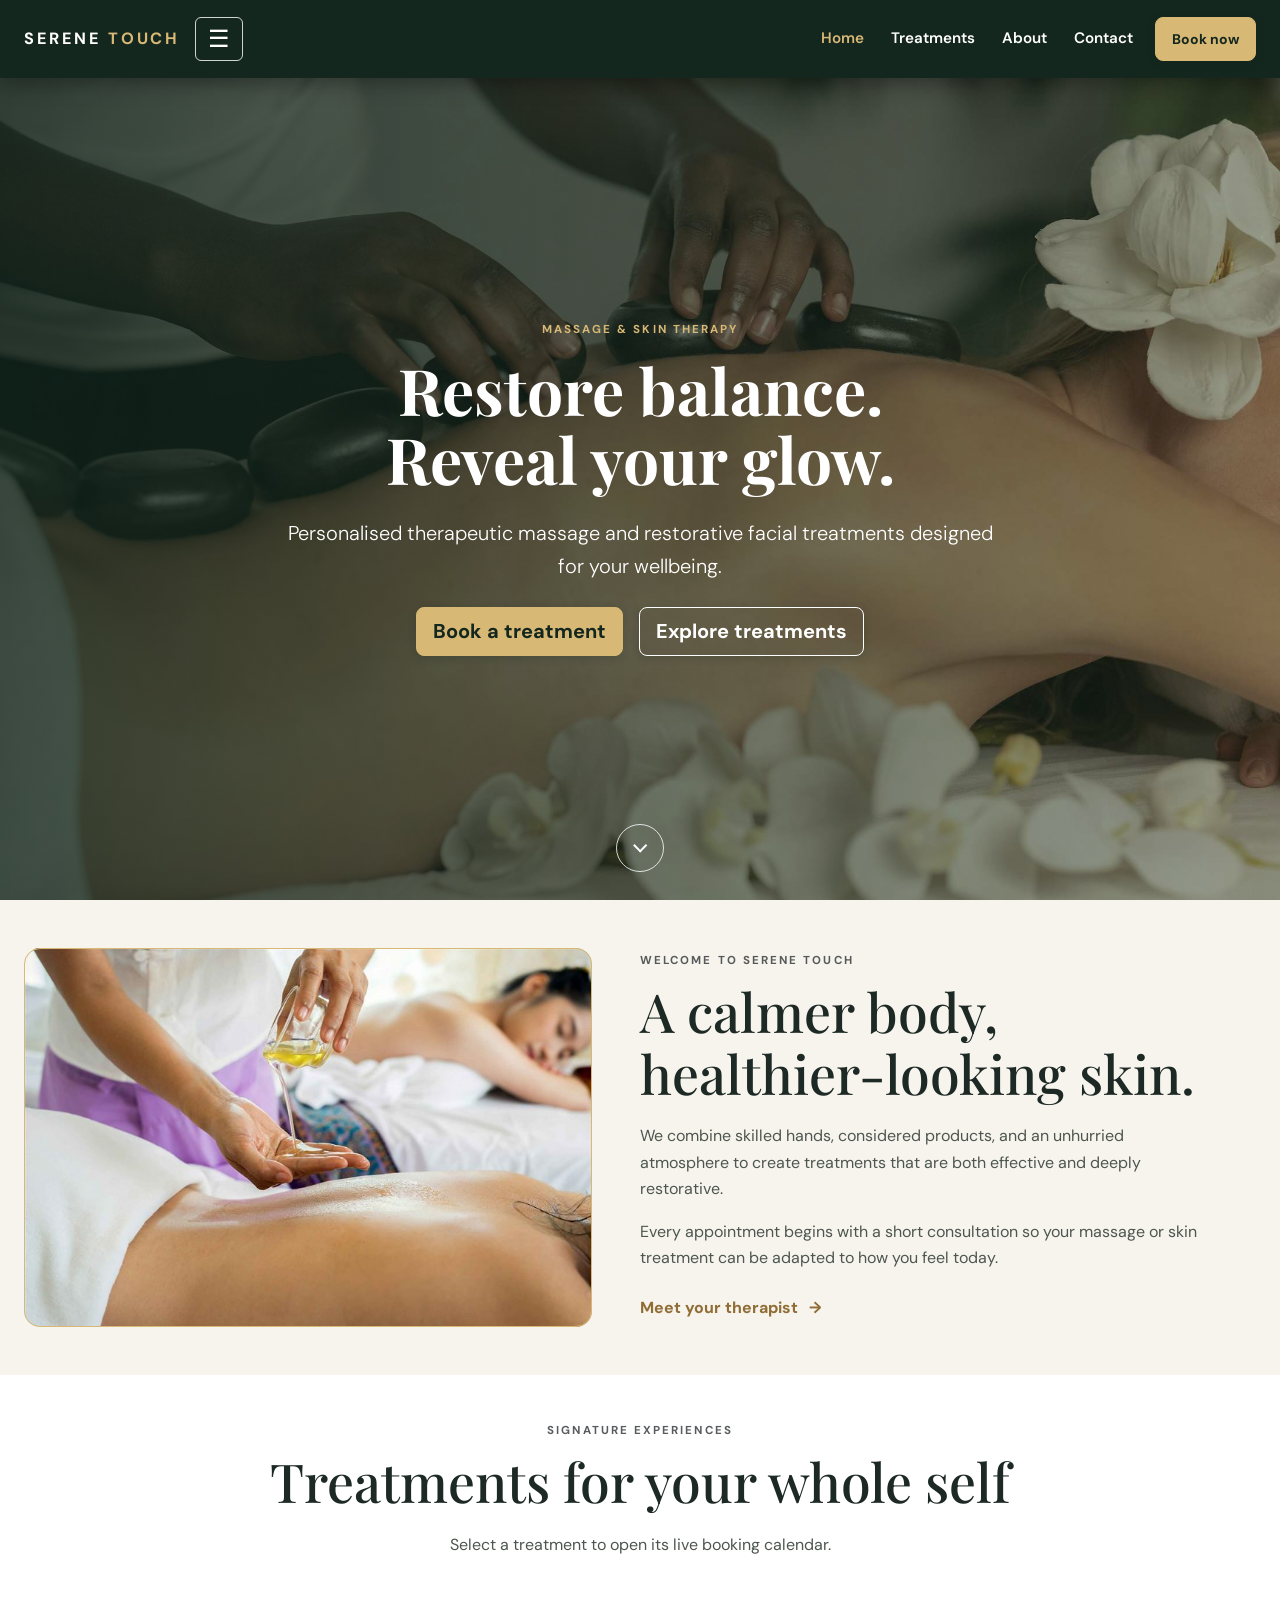
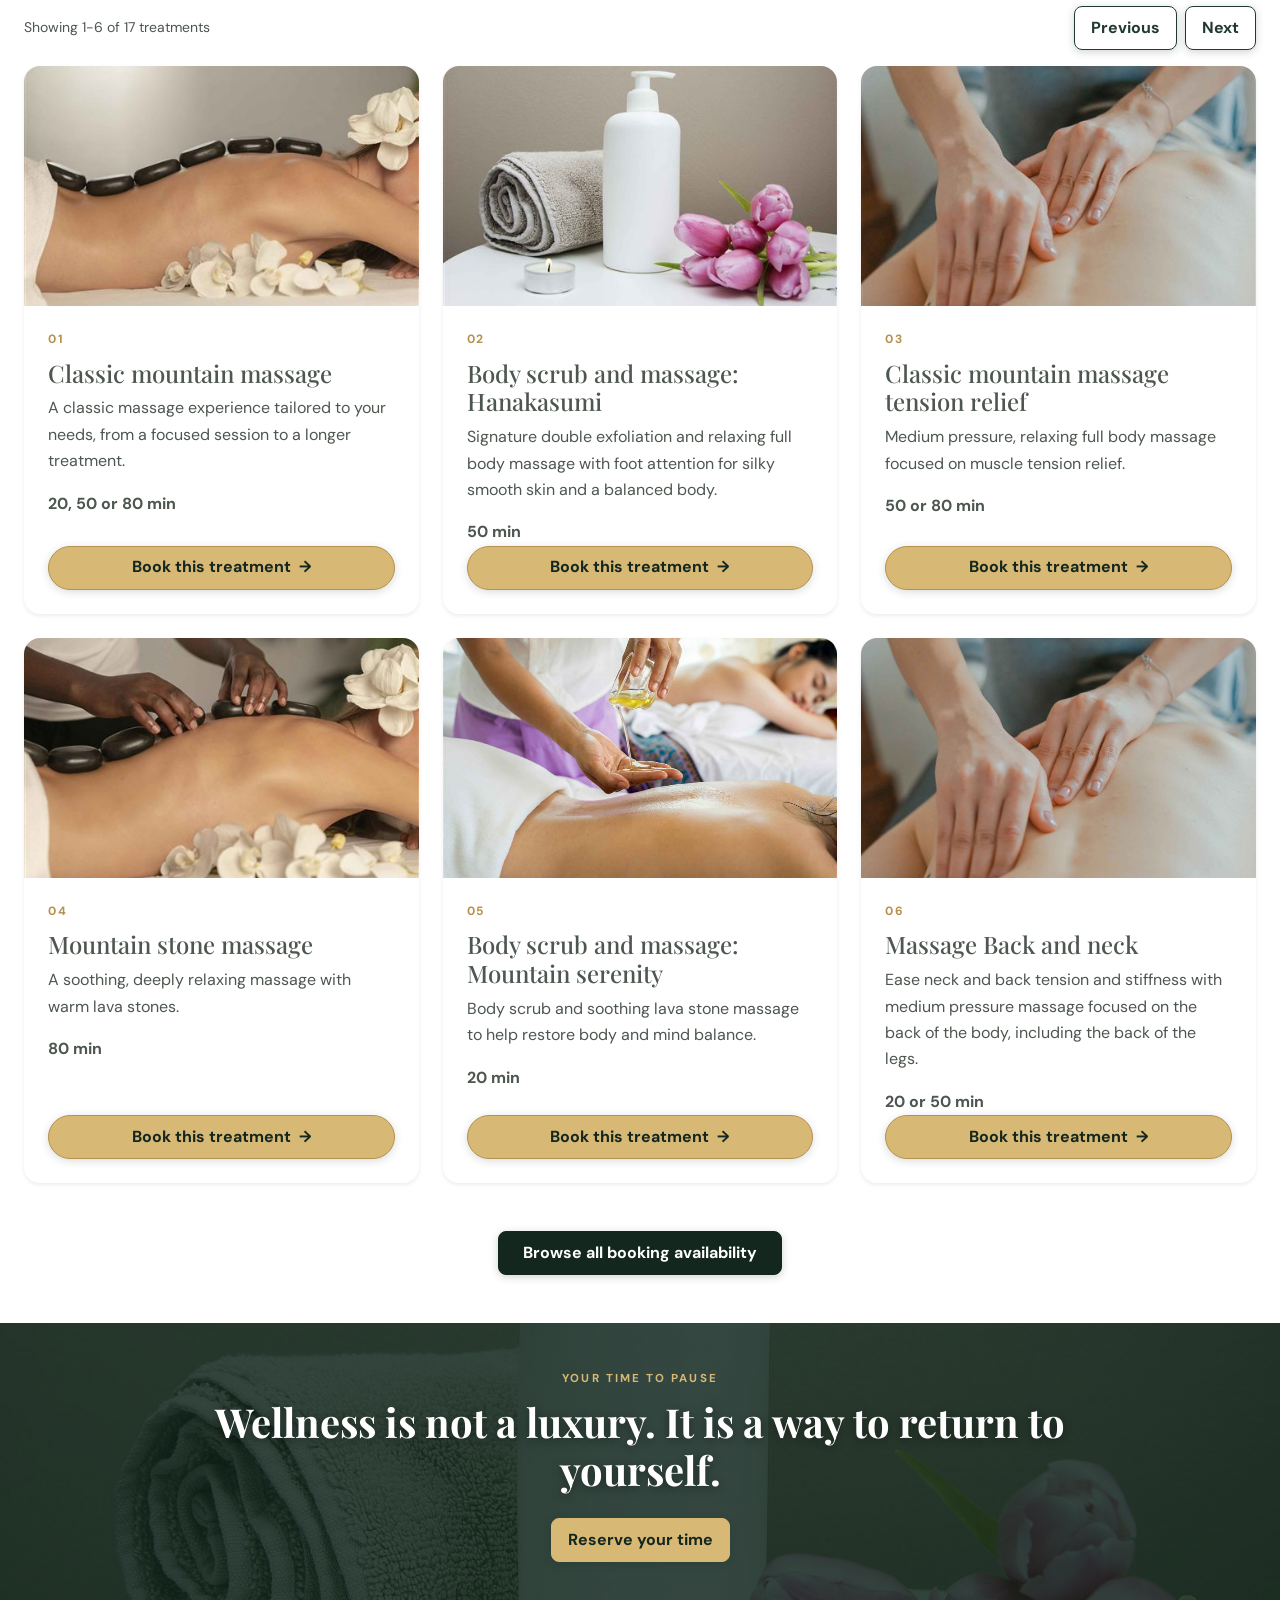
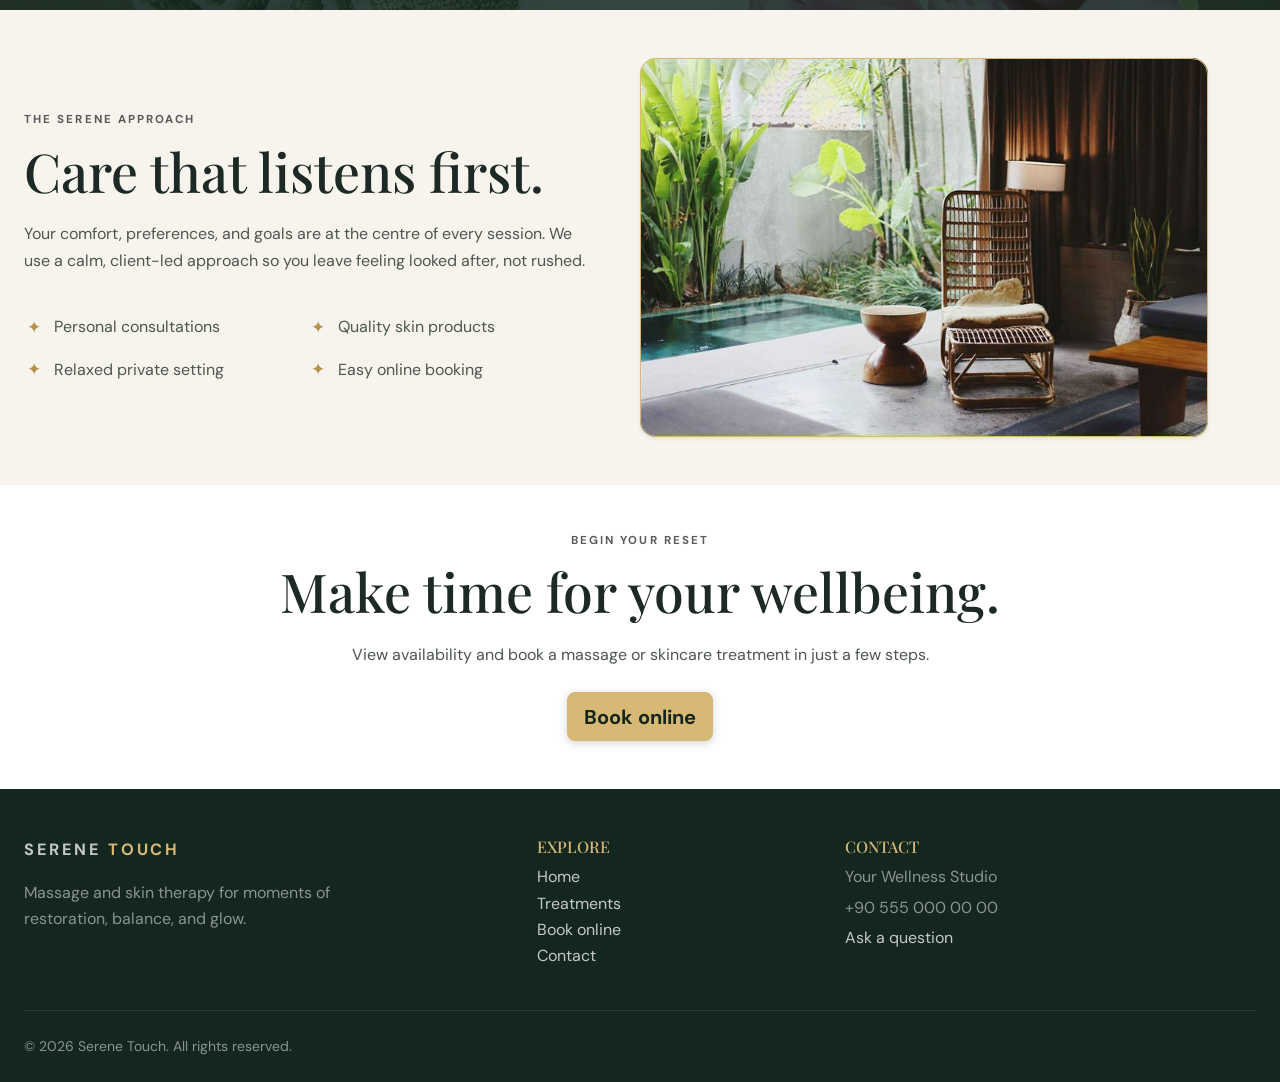
==== index.html @ ea69b634 "Unify booking routing and cache behavior - Route treatment cards to book.html?t=slug on all breakpoi" ====
﻿<!doctype html>
<html lang="en">
<head>
<meta charset="utf-8">

  <meta
    name="viewport"
    content="width=device-width, initial-scale=1"
  >

  <meta
    name="description"
    content="Serene Touch massage and skin therapy treatments in Alanya."
  >

  <title>Serene Touch | Massage & Skin Therapy</title>

  <link
    href="https://cdn.jsdelivr.net/npm/bootstrap@5.3.8/dist/css/bootstrap.min.css"
    rel="stylesheet"
  >

  <link rel="preconnect" href="https://fonts.googleapis.com">
  <link rel="preconnect" href="https://fonts.gstatic.com" crossorigin>

  <link
    href="https://fonts.googleapis.com/css2?family=DM+Sans:wght@400;500;600;700&family=Playfair+Display:wght@600;700&display=swap"
    rel="stylesheet"
    media="print"
    onload="this.media='all'"
  >
  <noscript><link rel="stylesheet" href="https://fonts.googleapis.com/css2?family=DM+Sans:wght@400;500;600;700&family=Playfair+Display:wght@600;700&display=swap"></noscript>

  <link
    rel="stylesheet"
    href="assets/css/styles.css?v=23"
  >
</head>

<body>

  <nav
    class="navbar navbar-expand-lg navbar-dark site-nav"
    aria-label="Primary navigation"
  >
    <div class="container">

      <a class="navbar-brand" href="index.html">
        SERENE <span>TOUCH</span>
      </a>

      <button
        class="navbar-toggler"
        type="button"
        data-bs-toggle="collapse"
        data-bs-target="#mainNavigation"
        aria-controls="mainNavigation"
        aria-expanded="false"
        aria-label="Open menu"
      >
        <span class="navbar-toggler-icon"></span>
      </button>

      <div
        class="collapse navbar-collapse"
        id="mainNavigation"
      >
        <ul class="navbar-nav ms-auto align-items-lg-center">

          <li class="nav-item">
            <a
              class="nav-link active"
              aria-current="page"
              href="index.html"
            >
              Home
            </a>
          </li>

          <li class="nav-item">
            <a class="nav-link" href="#treatments">
              Treatments
            </a>
          </li>

          <li class="nav-item">
            <a class="nav-link" href="#about">
              About
            </a>
          </li>

          <li class="nav-item">
            <a class="nav-link" href="contact.html">
              Contact
            </a>
          </li>

          <li class="nav-item ms-lg-2">
            <a
              class="btn btn-gold btn-sm px-3"
              href="book.html"
            >
              Book now
            </a>
          </li>

        </ul>
      </div>
    </div>
  </nav>

  <main>

    <section class="hero-section d-flex align-items-center">
      <div class="hero-overlay"></div>

      <div class="container position-relative text-center text-white">

        <p class="eyebrow text-gold mb-3">
          MASSAGE &amp; SKIN THERAPY
        </p>

        <h1 class="display-3 fw-bold mb-4">
          Restore balance.<br>
          Reveal your glow.
        </h1>

        <p class="lead col-lg-7 mx-auto mb-4">
          Personalised therapeutic massage and restorative facial treatments
          designed for your wellbeing.
        </p>

        <div class="d-flex flex-column flex-sm-row justify-content-center gap-3">
          <a
            class="btn btn-gold btn-lg"
            href="book.html"
          >
            Book a treatment
          </a>

          <a
            class="btn btn-outline-light btn-lg"
            href="#treatments"
          >
            Explore treatments
          </a>
        </div>

      </div>

      <a
        class="scroll-cue"
        href="#welcome"
        aria-label="Scroll down"
      >
        <span class="visually-hidden">Scroll down</span>
      </a>
    </section>

    <section
      id="welcome"
      class="py-5 py-lg-6 bg-cream"
    >
      <div class="container">

        <div class="row align-items-center g-5">

          <div class="col-12 col-lg-6">
            <div class="image-frame">
              <img
                src="assets/images/photo-1544161515-4ab6ce6db874.jpg"
                srcset="assets/images/photo-1544161515-4ab6ce6db874-480.jpg 480w, assets/images/photo-1544161515-4ab6ce6db874-768.jpg 768w, assets/images/photo-1544161515-4ab6ce6db874-1200.jpg 1200w"
                sizes="(min-width: 992px) 50vw, 100vw"
                alt="Relaxing massage treatment room"
                class="img-fluid rounded-4"
                loading="lazy"
              >
            </div>
          </div>

          <div class="col-12 col-lg-6">
            <p class="eyebrow text-muted">
              WELCOME TO SERENE TOUCH
            </p>

            <h2 class="section-title">
              A calmer body, healthier-looking skin.
            </h2>

            <p class="text-secondary">
              We combine skilled hands, considered products, and an unhurried
              atmosphere to create treatments that are both effective and
              deeply restorative.
            </p>

            <p class="text-secondary mb-4">
              Every appointment begins with a short consultation so your
              massage or skin treatment can be adapted to how you feel today.
            </p>

            <a
              href="book.html"
              class="link-gold"
            >
              Meet your therapist

            </a>
          </div>

        </div>
      </div>
    </section>

    <section
      id="treatments"
      class="py-5 py-lg-6"
    >
      <div class="container">

        <div class="text-center mb-5">
          <p class="eyebrow text-muted">
            SIGNATURE EXPERIENCES
          </p>

          <h2 class="section-title">
            Treatments for your whole self
          </h2>

          <p class="text-secondary">
            Select a treatment to open its live booking calendar.
          </p>
        </div>

        <div
          class="treatment-carousel-controls d-flex justify-content-end gap-2 mb-3"
          aria-label="Treatment carousel controls"
        >

          <span
            class="align-self-center me-auto text-secondary small"
            id="treatmentCarouselStatus"
            aria-live="polite"
          ></span>

          <button
            class="btn btn-outline-dark treatment-carousel-button"
            type="button"
            data-carousel-direction="-1"
            aria-label="Show previous treatments"
          >
            <span>Previous</span>
          </button>

          <button
            class="btn btn-outline-dark treatment-carousel-button treatment-next-button"
            type="button"
            data-carousel-direction="1"
            aria-label="Show next treatments"
          >
            <span>Next</span>
          </button>

        </div>

        <div
          class="treatment-carousel treatment-grid"
          id="treatmentCarousel"
          aria-label="All spa treatments"
        >

          <!-- 01 -->
          <a
            class="card treatment-card treatment-booking-card h-100 border-0 shadow-sm text-decoration-none"
            href="book.html?t=classic-mountain-massage"
            data-cal-book="admin/classic-mountain-massage"
          >
            <img
              src="assets/images/photo-1600334089648-b0d9d3028eb2.jpg"
              srcset="assets/images/photo-1600334089648-b0d9d3028eb2-480.jpg 480w, assets/images/photo-1600334089648-b0d9d3028eb2-768.jpg 768w, assets/images/photo-1600334089648-b0d9d3028eb2-1200.jpg 1200w"
              sizes="(min-width: 992px) 33vw, 100vw"
              srcset="assets/images/photo-1600334089648-b0d9d3028eb2-480.jpg 480w, assets/images/photo-1600334089648-b0d9d3028eb2-768.jpg 768w, assets/images/photo-1600334089648-b0d9d3028eb2-1200.jpg 1200w"
              sizes="(min-width: 992px) 33vw, 100vw"
              srcset="assets/images/photo-1600334089648-b0d9d3028eb2-480.jpg 480w, assets/images/photo-1600334089648-b0d9d3028eb2-768.jpg 768w, assets/images/photo-1600334089648-b0d9d3028eb2-1200.jpg 1200w"
              sizes="(min-width: 992px) 33vw, 100vw"
              class="card-img-top"
              alt="Therapist giving a full body massage"
              loading="lazy"
            >

            <div class="card-body p-4">
              <p class="treatment-number">01</p>
              <h3 class="h4">Classic mountain massage</h3>

              <p class="text-secondary">
                A classic massage experience tailored to your needs, from a
                focused session to a longer treatment.
              </p>

              <p class="mb-0">
                <strong>20, 50 or 80 min</strong>
              </p>

              <span class="treatment-booking-hint">
                Book this treatment

              </span>
            </div>
          </a>

          <!-- 02 -->
          <a
            class="card treatment-card treatment-booking-card h-100 border-0 shadow-sm text-decoration-none"
            href="book.html?t=body-scrub-and-massage-hanakasumi"
            data-cal-book="admin/body-scrub-and-massage-hanakasumi"
          >
            <img
              src="assets/images/photo-1540555700478-4be289fbecef.jpg"
              srcset="assets/images/photo-1540555700478-4be289fbecef-480.jpg 480w, assets/images/photo-1540555700478-4be289fbecef-768.jpg 768w, assets/images/photo-1540555700478-4be289fbecef-1200.jpg 1200w"
              sizes="(min-width: 992px) 33vw, 100vw"
              srcset="assets/images/photo-1540555700478-4be289fbecef-480.jpg 480w, assets/images/photo-1540555700478-4be289fbecef-768.jpg 768w, assets/images/photo-1540555700478-4be289fbecef-1200.jpg 1200w"
              sizes="(min-width: 992px) 33vw, 100vw"
              class="card-img-top"
              alt="Body scrub and massage spa ritual"
              loading="lazy"
            >

            <div class="card-body p-4">
              <p class="treatment-number">02</p>
              <h3 class="h4">Body scrub and massage: Hanakasumi</h3>

              <p class="text-secondary">
                Signature double exfoliation and relaxing full body massage
                with foot attention for silky smooth skin and a balanced body.
              </p>

              <p class="mb-0">
                <strong>50 min</strong>
              </p>

              <span class="treatment-booking-hint">
                Book this treatment

              </span>
            </div>
          </a>

          <!-- 03 -->
          <a
            class="card treatment-card treatment-booking-card h-100 border-0 shadow-sm text-decoration-none"
            href="book.html?t=classic-mountain-massage-tension-relief"
            data-cal-book="admin/classic-mountain-massage-tension-relief"
          >
            <img
              src="assets/images/photo-1519823551278-64ac92734fb1.jpg"
              srcset="assets/images/photo-1519823551278-64ac92734fb1-480.jpg 480w, assets/images/photo-1519823551278-64ac92734fb1-768.jpg 768w, assets/images/photo-1519823551278-64ac92734fb1-1200.jpg 1200w"
              sizes="(min-width: 992px) 33vw, 100vw"
              srcset="assets/images/photo-1519823551278-64ac92734fb1-480.jpg 480w, assets/images/photo-1519823551278-64ac92734fb1-768.jpg 768w, assets/images/photo-1519823551278-64ac92734fb1-1200.jpg 1200w"
              sizes="(min-width: 992px) 33vw, 100vw"
              srcset="assets/images/photo-1519823551278-64ac92734fb1-480.jpg 480w, assets/images/photo-1519823551278-64ac92734fb1-768.jpg 768w, assets/images/photo-1519823551278-64ac92734fb1-1200.jpg 1200w"
              sizes="(min-width: 992px) 33vw, 100vw"
              class="card-img-top"
              alt="Focused massage to ease muscle tension"
              loading="lazy"
            >

            <div class="card-body p-4">
              <p class="treatment-number">03</p>
              <h3 class="h4">Classic mountain massage tension relief</h3>

              <p class="text-secondary">
                Medium pressure, relaxing full body massage focused on muscle
                tension relief.
              </p>

              <p class="mb-0">
                <strong>50 or 80 min</strong>
              </p>

              <span class="treatment-booking-hint">
                Book this treatment

              </span>
            </div>
          </a>

          <!-- 04 -->
          <a
            class="card treatment-card treatment-booking-card h-100 border-0 shadow-sm text-decoration-none"
            href="book.html?t=mountain-stone-massage"
            data-cal-book="admin/mountain-stone-massage"
          >
            <img
              src="assets/images/photo-1600334129128-685c5582fd35.jpg"
              srcset="assets/images/photo-1600334129128-685c5582fd35-480.jpg 480w, assets/images/photo-1600334129128-685c5582fd35-768.jpg 768w, assets/images/photo-1600334129128-685c5582fd35-1200.jpg 1200w"
              sizes="(min-width: 992px) 33vw, 100vw"
              class="card-img-top"
              alt="Warm lava stones prepared for massage"
              loading="lazy"
            >

            <div class="card-body p-4">
              <p class="treatment-number">04</p>
              <h3 class="h4">Mountain stone massage</h3>

              <p class="text-secondary">
                A soothing, deeply relaxing massage with warm lava stones.
              </p>

              <p class="mb-0">
                <strong>80 min</strong>
              </p>

              <span class="treatment-booking-hint">
                Book this treatment

              </span>
            </div>
          </a>

          <!-- 05 -->
          <a
            class="card treatment-card treatment-booking-card h-100 border-0 shadow-sm text-decoration-none"
            href="book.html?t=body-scrub-and-massage-mountain-serenity"
            data-cal-book="admin/body-scrub-and-massage-mountain-serenity"
          >
            <img
              src="assets/images/photo-1544161515-4ab6ce6db874.jpg"
              srcset="assets/images/photo-1544161515-4ab6ce6db874-480.jpg 480w, assets/images/photo-1544161515-4ab6ce6db874-768.jpg 768w, assets/images/photo-1544161515-4ab6ce6db874-1200.jpg 1200w"
              sizes="(min-width: 992px) 33vw, 100vw"
              class="card-img-top"
              alt="Body scrub and relaxing stone massage"
              loading="lazy"
            >

            <div class="card-body p-4">
              <p class="treatment-number">05</p>
              <h3 class="h4">
                Body scrub and massage: Mountain serenity
              </h3>

              <p class="text-secondary">
                Body scrub and soothing lava stone massage to help restore
                body and mind balance.
              </p>

              <p class="mb-0">
                <strong>20 min</strong>
              </p>

              <span class="treatment-booking-hint">
                Book this treatment

              </span>
            </div>
          </a>

          <!-- 06 -->
          <a
            class="card treatment-card treatment-booking-card h-100 border-0 shadow-sm text-decoration-none"
            href="book.html?t=massage-back-and-neck"
            data-cal-book="admin/massage-back-and-neck"
          >
            <img
              src="assets/images/photo-1519823551278-64ac92734fb1.jpg"
              class="card-img-top"
              alt="Back, neck and legs massage"
              loading="lazy"
            >

            <div class="card-body p-4">
              <p class="treatment-number">06</p>
              <h3 class="h4">Massage Back and neck</h3>

              <p class="text-secondary">
                Ease neck and back tension and stiffness with medium pressure
                massage focused on the back of the body, including the back
                of the legs.
              </p>

              <p class="mb-0">
                <strong>20 or 50 min</strong>
              </p>

              <span class="treatment-booking-hint">
                Book this treatment

              </span>
            </div>
          </a>

          <!-- 07 -->
          <a
            class="card treatment-card treatment-booking-card h-100 border-0 shadow-sm text-decoration-none"
            href="book.html?t=body-scrub-wrapping-and-stone-massage-norefjell-dream"
            data-cal-book="admin/body-scrub-wrapping-and-stone-massage-norefjell-dream"
          >
            <img
              src="assets/images/photo-1540555700478-4be289fbecef.jpg"
              class="card-img-top"
              alt="Full body scrub, aloe wrap and stone massage"
              loading="lazy"
            >

            <div class="card-body p-4">
              <p class="treatment-number">07</p>
              <h3 class="h4">
                Body scrub, wrapping and stone massage: Norefjell dream
              </h3>

              <p class="text-secondary">
                Invigorating scrub, hydrating aloe vera wrap, face and scalp
                massage, and lava stone massage on the back.
              </p>

              <p class="mb-0">
                <strong>80 min</strong>
              </p>

              <span class="treatment-booking-hint">
                Book this treatment

              </span>
            </div>
          </a>

          <!-- 08 -->
          <a
            class="card treatment-card treatment-booking-card h-100 border-0 shadow-sm text-decoration-none"
            href="book.html?t=scrub-and-mountain-massage-50"
            data-cal-book="admin/scrub-and-mountain-massage-50"
          >
            <img
              src="assets/images/photo-1600334089648-b0d9d3028eb2.jpg"
              class="card-img-top"
              alt="Exfoliating scrub followed by a relaxing massage"
              loading="lazy"
            >

            <div class="card-body p-4">
              <p class="treatment-number">08</p>
              <h3 class="h4">Scrub and mountain massage</h3>

              <p class="text-secondary">
                Remove dead skin and restore glow, followed by a muscle-
                soothing back massage at medium pressure. The longer option
                includes a relaxing full body massage.
              </p>

              <p class="mb-0">
                <strong>50 or 80 min</strong>
              </p>

              <span class="treatment-booking-hint">
                Book this treatment

              </span>
            </div>
          </a>

          <!-- 09 -->
          <a
            class="card treatment-card treatment-booking-card h-100 border-0 shadow-sm text-decoration-none"
            href="book.html?t=soft-mountain-feet"
            data-cal-book="admin/soft-mountain-feet"
          >
            <img
              src="assets/images/photo-1515377905703-c4788e51af15.jpg"
              srcset="assets/images/photo-1515377905703-c4788e51af15-480.jpg 480w, assets/images/photo-1515377905703-c4788e51af15-768.jpg 768w, assets/images/photo-1515377905703-c4788e51af15-1200.jpg 1200w"
              sizes="(min-width: 992px) 33vw, 100vw"
              srcset="assets/images/photo-1515377905703-c4788e51af15-480.jpg 480w, assets/images/photo-1515377905703-c4788e51af15-768.jpg 768w, assets/images/photo-1515377905703-c4788e51af15-1200.jpg 1200w"
              sizes="(min-width: 992px) 33vw, 100vw"
              srcset="assets/images/photo-1515377905703-c4788e51af15-480.jpg 480w, assets/images/photo-1515377905703-c4788e51af15-768.jpg 768w, assets/images/photo-1515377905703-c4788e51af15-1200.jpg 1200w"
              sizes="(min-width: 992px) 33vw, 100vw"
              class="card-img-top"
              alt="Foot scrub, nourishing wrap and massage"
              loading="lazy"
            >

            <div class="card-body p-4">
              <p class="treatment-number">09</p>
              <h3 class="h4">Scrub: Soft mountain feet</h3>

              <p class="text-secondary">
                Foot scrub, nourishing wrap and foot massage, with a scalp,
                hand and arm massage. A soothing treat after hiking or skiing.
              </p>

              <p class="mb-0">
                <strong>20 min</strong>
              </p>

              <span class="treatment-booking-hint">
                Book this treatment

              </span>
            </div>
          </a>

          <!-- 10 -->
          <a
            class="card treatment-card treatment-booking-card h-100 border-0 shadow-sm text-decoration-none"
            href="book.html?t=mountain-aroma-massage"
            data-cal-book="admin/mountain-aroma-massage"
          >
            <img
              src="assets/images/photo-1600334089648-b0d9d3028eb2.jpg"
              class="card-img-top"
              alt="Relaxing massage with aromatic oils"
              loading="lazy"
            >

            <div class="card-body p-4">
              <p class="treatment-number">10</p>
              <h3 class="h4">Mountain aroma massage</h3>

              <p class="text-secondary">
                Gentle, relaxing back of body massage with aromatic oils.
              </p>

              <p class="mb-0">
                <strong>20 or 50 min</strong>
              </p>

              <span class="treatment-booking-hint">
                Book this treatment

              </span>
            </div>
          </a>

          <!-- 11 -->
          <a
            class="card treatment-card treatment-booking-card h-100 border-0 shadow-sm text-decoration-none"
            href="book.html?t=lymphatic-stimulating-massage"
            data-cal-book="admin/lymphatic-stimulating-massage"
          >
            <img
              src="assets/images/photo-1519823551278-64ac92734fb1.jpg"
              class="card-img-top"
              alt="Gentle lymphatic massage treatment"
              loading="lazy"
            >

            <div class="card-body p-4">
              <p class="treatment-number">11</p>
              <h3 class="h4">Lymphatic stimulating massage</h3>

              <p class="text-secondary">
                Gentle, professionally tailored massage to stimulate
                lymphatic flow and help reduce swelling.
              </p>

              <p class="mb-0">
                <strong>80 min</strong>
              </p>

              <span class="treatment-booking-hint">
                Book this treatment

              </span>
            </div>
          </a>

          <!-- 12 -->
          <a
            class="card treatment-card treatment-booking-card h-100 border-0 shadow-sm text-decoration-none"
            href="book.html?t=classic-facial"
            data-cal-book="admin/classic-facial"
          >
            <img
              src="assets/images/photo-1570172619644-dfd03ed5d881.jpg"
              srcset="assets/images/photo-1570172619644-dfd03ed5d881-480.jpg 480w, assets/images/photo-1570172619644-dfd03ed5d881-768.jpg 768w, assets/images/photo-1570172619644-dfd03ed5d881-1200.jpg 1200w"
              sizes="(min-width: 992px) 33vw, 100vw"
              srcset="assets/images/photo-1570172619644-dfd03ed5d881-480.jpg 480w, assets/images/photo-1570172619644-dfd03ed5d881-768.jpg 768w, assets/images/photo-1570172619644-dfd03ed5d881-1200.jpg 1200w"
              sizes="(min-width: 992px) 33vw, 100vw"
              srcset="assets/images/photo-1570172619644-dfd03ed5d881-480.jpg 480w, assets/images/photo-1570172619644-dfd03ed5d881-768.jpg 768w, assets/images/photo-1570172619644-dfd03ed5d881-1200.jpg 1200w"
              sizes="(min-width: 992px) 33vw, 100vw"
              srcset="assets/images/photo-1570172619644-dfd03ed5d881-480.jpg 480w, assets/images/photo-1570172619644-dfd03ed5d881-768.jpg 768w, assets/images/photo-1570172619644-dfd03ed5d881-1200.jpg 1200w"
              sizes="(min-width: 992px) 33vw, 100vw"
              class="card-img-top"
              alt="Classic facial cleansing and skincare"
              loading="lazy"
            >

            <div class="card-body p-4">
              <p class="treatment-number">12</p>
              <h3 class="h4">Classic facial</h3>

              <p class="text-secondary">
                Deep cleanse, exfoliation, skin type mask, and a soothing
                face, d&#233;collet&#233; and scalp massage.
              </p>

              <p class="mb-0">
                <strong>20, 50 or 80 min</strong>
              </p>

              <span class="treatment-booking-hint">
                Book this treatment

              </span>
            </div>
          </a>

          <!-- 13 -->
          <a
            class="card treatment-card treatment-booking-card h-100 border-0 shadow-sm text-decoration-none"
            href="book.html?t=facial-mountain-queen"
            data-cal-book="admin/facial-mountain-queen"
          >
            <img
              src="assets/images/photo-1570172619644-dfd03ed5d881.jpg"
              class="card-img-top"
              alt="Hydrating facial and collagen skincare"
              loading="lazy"
            >

            <div class="card-body p-4">
              <p class="treatment-number">13</p>
              <h3 class="h4">Facial Mountain queen</h3>

              <p class="text-secondary">
                Event-ready glow with deep cleanse, specialised exfoliation,
                Doctor Babor Collagen Complex, intensive hydration and scalp
                massage.
              </p>

              <p class="mb-0">
                <strong>80 min</strong>
              </p>

              <span class="treatment-booking-hint">
                Book this treatment

              </span>
            </div>
          </a>

          <!-- 14 -->
          <a
            class="card treatment-card treatment-booking-card h-100 border-0 shadow-sm text-decoration-none"
            href="book.html?t=facial-norefjell-glow"
            data-cal-book="admin/facial-norefjell-glow"
          >
            <img
              src="assets/images/photo-1570172619644-dfd03ed5d881.jpg"
              class="card-img-top"
              alt="Fruit acid facial treatment"
              loading="lazy"
            >

            <div class="card-body p-4">
              <p class="treatment-number">14</p>
              <h3 class="h4">Facial Norefjell glow</h3>

              <p class="text-secondary">
                Innovative fruit acid facial designed for visible results
                with a focus on comfort and relaxation.
              </p>

              <p class="mb-0">
                <strong>50 min</strong>
              </p>

              <span class="treatment-booking-hint">
                Book this treatment

              </span>
            </div>
          </a>

          <!-- 15 -->
          <a
            class="card treatment-card treatment-booking-card h-100 border-0 shadow-sm text-decoration-none"
            href="book.html?t=kobido-facial-massage"
            data-cal-book="admin/kobido-facial-massage"
          >
            <img
              src="assets/images/photo-1570172619644-dfd03ed5d881.jpg"
              class="card-img-top"
              alt="Japanese Kobido facial massage"
              loading="lazy"
            >

            <div class="card-body p-4">
              <p class="treatment-number">15</p>
              <h3 class="h4">Kobido facial massage</h3>

              <p class="text-secondary">
                Traditional facial massage to promote natural collagen,
                improve muscle tone and elasticity, define facial contours,
                boost circulation and release tension.
              </p>

              <p class="mb-0">
                <strong>80 min</strong>
              </p>

              <span class="treatment-booking-hint">
                Book this treatment

              </span>
            </div>
          </a>

          <!-- 16 -->
          <a
            class="card treatment-card treatment-booking-card h-100 border-0 shadow-sm text-decoration-none"
            href="book.html?t=mom-to-be-tension-areas"
            data-cal-book="admin/mom-to-be-tension-areas"
          >
            <img
              src="assets/images/photo-1515377905703-c4788e51af15.jpg"
              class="card-img-top"
              alt="Gentle massage for pregnancy tension areas"
              loading="lazy"
            >

            <div class="card-body p-4">
              <p class="treatment-number">16</p>
              <h3 class="h4">Massage: Mom to be</h3>

              <p class="text-secondary">
                For pregnancy after the first trimester. Focused massage for
                tension areas including feet, neck and shoulders.
              </p>

              <p class="mb-0">
                <strong>80 min</strong>
              </p>

              <span class="treatment-booking-hint">
                Book this treatment

              </span>
            </div>
          </a>

          <!-- 17 -->
          <a
            class="card treatment-card treatment-booking-card h-100 border-0 shadow-sm text-decoration-none"
            href="book.html?t=mom-to-be-scrub-massage"
            data-cal-book="admin/mom-to-be-scrub-massage"
          >
            <img
              src="assets/images/photo-1515377905703-c4788e51af15.jpg"
              class="card-img-top"
              alt="Pregnancy body scrub and customized massage"
              loading="lazy"
            >

            <div class="card-body p-4">
              <p class="treatment-number">17</p>
              <h3 class="h4">Mom to be: scrub and massage</h3>

              <p class="text-secondary">
                For pregnancy after the first trimester. Full body scrub
                followed by a customised massage focused on feet, neck and
                shoulders.
              </p>

              <p class="mb-0">
                <strong>80 min</strong>
              </p>

              <span class="treatment-booking-hint">
                Book this treatment

              </span>
            </div>
          </a>

        </div>

        <div class="text-center mt-5">
          <a
            class="btn btn-dark px-4"
            href="book.html"
          >
            Browse all booking availability
          </a>
        </div>

      </div>
    </section>

    <section class="wellness-banner text-white">
      <div class="container py-5 py-lg-6 text-center">

        <p class="eyebrow text-gold">
          YOUR TIME TO PAUSE
        </p>

        <h2 class="display-6 fw-bold mx-auto banner-title">
          Wellness is not a luxury. It is a way to return to yourself.
        </h2>

        <a
          class="btn btn-gold mt-3"
          href="book.html"
        >
          Reserve your time
        </a>

      </div>
    </section>

    <section
      id="about"
      class="py-5 py-lg-6 bg-cream"
    >
      <div class="container">

        <div class="row g-5 align-items-center">

          <div class="col-12 col-lg-6 order-lg-2">
            <div class="image-frame">
              <img
                src="assets/images/photo-1560750588-73207b1ef5b8.jpg"
                srcset="assets/images/photo-1560750588-73207b1ef5b8-480.jpg 480w, assets/images/photo-1560750588-73207b1ef5b8-768.jpg 768w, assets/images/photo-1560750588-73207b1ef5b8-1200.jpg 1200w"
                sizes="(min-width: 992px) 50vw, 100vw"
                alt="Skincare therapist preparing a treatment"
                class="img-fluid rounded-4 shadow-sm"
                loading="lazy"
              >
            </div>
          </div>

          <div class="col-12 col-lg-6 order-lg-1">
            <p class="eyebrow text-muted">
              THE SERENE APPROACH
            </p>

            <h2 class="section-title">
              Care that listens first.
            </h2>

            <p class="text-secondary">
              Your comfort, preferences, and goals are at the centre of every
              session. We use a calm, client-led approach so you leave feeling
              looked after, not rushed.
            </p>

            <div class="row mt-4 g-3">

              <div class="col-12 col-sm-6">
                <div class="feature-item">
                  <span class="feature-icon" aria-hidden="true"></span>
                  <p>Personal consultations</p>
                </div>
              </div>

              <div class="col-12 col-sm-6">
                <div class="feature-item">
                  <span class="feature-icon" aria-hidden="true"></span>
                  <p>Quality skin products</p>
                </div>
              </div>

              <div class="col-12 col-sm-6">
                <div class="feature-item">
                  <span class="feature-icon" aria-hidden="true"></span>
                  <p>Relaxed private setting</p>
                </div>
              </div>

              <div class="col-12 col-sm-6">
                <div class="feature-item">
                  <span class="feature-icon" aria-hidden="true"></span>
                  <p>Easy online booking</p>
                </div>
              </div>

            </div>
          </div>

        </div>
      </div>
    </section>

    <section class="py-5 py-lg-6 text-center">
      <div class="container">

        <p class="eyebrow text-muted">
          BEGIN YOUR RESET
        </p>

        <h2 class="section-title">
          Make time for your wellbeing.
        </h2>

        <p class="text-secondary col-lg-6 mx-auto mb-4">
          View availability and book a massage or skincare treatment in just
          a few steps.
        </p>

        <a
          class="btn btn-gold btn-lg"
          href="book.html"
        >
          Book online
        </a>

      </div>
    </section>

  </main>

  <footer class="site-footer text-white pt-5 pb-4">
    <div class="container">

      <div class="row g-4">

        <div class="col-12 col-md-5">
          <a
            class="footer-brand"
            href="index.html"
          >
            SERENE <span>TOUCH</span>
          </a>

          <p class="mt-3 text-white-50 col-lg-8">
            Massage and skin therapy for moments of restoration, balance,
            and glow.
          </p>
        </div>

        <div class="col-6 col-md-3">
          <h2 class="h6 text-gold">
            EXPLORE
          </h2>

          <ul class="list-unstyled footer-links">
            <li><a href="index.html">Home</a></li>
            <li><a href="#treatments">Treatments</a></li>
            <li><a href="book.html">Book online</a></li>
            <li><a href="contact.html">Contact</a></li>
          </ul>
        </div>

        <div class="col-6 col-md-4">
          <h2 class="h6 text-gold">
            CONTACT
          </h2>

          <p class="text-white-50 mb-1">
            Your Wellness Studio
          </p>

          <p class="text-white-50 mb-1">
            +90 555 000 00 00
          </p>

          <p>
            <a href="contact.html">
              Ask a question
            </a>
          </p>
        </div>

      </div>

      <hr class="border-secondary my-4">

      <p class="small text-white-50 mb-0">
        &copy; <span data-current-year></span>
        Serene Touch. All rights reserved.
      </p>

    </div>
  </footer>

  <script
    src="https://cdn.jsdelivr.net/npm/bootstrap@5.3.8/dist/js/bootstrap.bundle.min.js"
  ></script>

  <script src="assets/js/main.js?v=25"></script>
  <script src="assets/js/cal-treatments.js?v=6"></script>

</body>
</html>
---- assets/css/styles.css ----
/* =========================================================
   SERENE TOUCH — GLOBAL DESIGN TOKENS
   ========================================================= */

:root {
  --cream: #f7f4ee;
  --ink: #1d2924;
  --forest: #213a31;
  --forest-deep: #14271f;
  --gold: #d8b875;
  --gold-hover: #b6904d;
  --body: #4d564f;
  --white: #ffffff;
  --border-soft: #d9ddd8;
  --shadow-card: 0 0.5rem 1.5rem rgba(25, 45, 35, 0.1);
  --shadow-card-hover: 0 1rem 2.5rem rgba(25, 45, 35, 0.16);
  --nav-height: 78px;
}

/* =========================================================
   BASE
   ========================================================= */

*,
*::before,
*::after {
  box-sizing: border-box;
}

html {
  width: 100%;
  max-width: 100%;
  min-width: 320px;
  scroll-behavior: smooth;
  overflow-x: hidden;
}

body {
  width: 100%;
  max-width: 100%;
  min-width: 320px;
  margin: 0;
  padding-top: var(--nav-height);
  overflow-x: hidden;
  color: var(--body);
  background-color: var(--white);
  font-family: "DM Sans", Arial, sans-serif;
  line-height: 1.65;
}

main,
section,
header,
footer,
nav,
.container-fluid,
.row {
  max-width: 100%;
}

.container {
  width: 100%;
  max-width: 1600px;
  padding-right: clamp(0.75rem, 2vw, 1.5rem);
  padding-left: clamp(0.75rem, 2vw, 1.5rem);
  margin-right: auto;
  margin-left: auto;
}

img,
svg,
video {
  display: block;
  max-width: 100%;
}

img {
  height: auto;
}

button,
input,
textarea,
select {
  font: inherit;
}

a {
  color: inherit;
}

h1,
h2,
h3,
h4,
h5,
h6,
.section-title {
  color: var(--ink);
  font-family: "Playfair Display", Georgia, serif;
}

p:last-child {
  margin-bottom: 0;
}

.row > *,
.d-flex > *,
[class*="col-"],
.treatment-card,
.treatment-card .card-body {
  min-width: 0;
}

/* =========================================================
   GENERAL
   ========================================================= */

.py-lg-6 {
  padding-top: 6rem;
  padding-bottom: 6rem;
}

.bg-cream {
  background-color: var(--cream);
}

.text-gold {
  color: var(--gold) !important;
}

.eyebrow {
  margin-bottom: 0.7rem;
  font-size: 0.72rem;
  font-weight: 700;
  letter-spacing: 0.18em;
  line-height: 1.4;
}

.section-title {
  margin-bottom: 1.25rem;
  font-size: clamp(2rem, 5vw, 3.35rem);
  line-height: 1.15;
}

.link-gold {
  color: #8f6d34;
  font-weight: 700;
  text-decoration: none;
}

.link-gold:hover,
.link-gold:focus {
  color: var(--forest);
}

.link-gold::after {
  margin-left: 0.45rem;
  content: "\2192";
}

/* =========================================================
   NAVIGATION
   ========================================================= */

nav.navbar.site-nav {
  position: fixed !important;
  inset: 0 0 auto 0;
  z-index: 9999;
  width: 100% !important;
  min-height: var(--nav-height);
  padding: 0.85rem 0;
  background-color: var(--forest-deep) !important;
  background-image: none !important;
  box-shadow: 0 4px 20px rgba(0, 0, 0, 0.38);
}

nav.navbar.site-nav .navbar-brand {
  display: inline-block;
  max-width: calc(100% - 4rem);
  overflow-wrap: anywhere;
  color: var(--white) !important;
  font-size: 1.02rem;
  font-weight: 700;
  letter-spacing: 0.16em;
  line-height: 1.2;
  text-decoration: none;
}

nav.navbar.site-nav .navbar-brand span,
.footer-brand span {
  color: var(--gold);
}

nav.navbar.site-nav .nav-link {
  padding: 0.65rem 0.85rem !important;
  color: var(--white) !important;
  font-size: 0.95rem;
  font-weight: 600;
}

nav.navbar.site-nav .nav-link:hover,
nav.navbar.site-nav .nav-link:focus,
nav.navbar.site-nav .nav-link.active {
  color: var(--gold) !important;
}

nav.navbar.site-nav .navbar-toggler {
  border-color: rgba(255, 255, 255, 0.8) !important;
}

nav.navbar.site-nav .navbar-toggler:focus {
  box-shadow: 0 0 0 0.2rem rgba(216, 184, 117, 0.35);
}

nav.navbar.site-nav .navbar-toggler-icon {
  filter: brightness(0) invert(1);
}

/* =========================================================
   BUTTONS
   ========================================================= */

.btn,
button.btn {
  position: relative !important;
  z-index: 5 !important;
  display: inline-flex !important;
  min-width: 44px;
  min-height: 44px !important;
  align-items: center;
  justify-content: center;
  padding: 0.65rem 1rem;
  border-width: 1px !important;
  border-style: solid !important;
  border-radius: 0.5rem !important;
  font-family: "DM Sans", Arial, sans-serif;
  font-weight: 700 !important;
  line-height: 1.3 !important;
  text-align: center !important;
  text-decoration: none !important;
  white-space: normal !important;
  visibility: visible !important;
  opacity: 1 !important;
  pointer-events: auto !important;
  cursor: pointer !important;
  box-shadow: 0 2px 8px rgba(20, 39, 31, 0.2);
}

.btn-gold {
  border-color: var(--gold) !important;
  background-color: var(--gold) !important;
  color: var(--forest-deep) !important;
}

.btn-gold:hover,
.btn-gold:focus-visible {
  border-color: var(--gold-hover) !important;
  background-color: var(--gold-hover) !important;
  color: var(--white) !important;
}

.btn-dark {
  border-color: var(--forest-deep) !important;
  background-color: var(--forest-deep) !important;
  color: var(--white) !important;
}

.btn-dark:hover,
.btn-dark:focus-visible {
  border-color: var(--forest) !important;
  background-color: var(--forest) !important;
  color: var(--white) !important;
}

.btn-outline-light {
  border-color: var(--white) !important;
  color: var(--white) !important;
}

.btn-outline-light:hover,
.btn-outline-light:focus-visible {
  border-color: var(--white) !important;
  background-color: var(--white) !important;
  color: var(--forest-deep) !important;
}

.btn-outline-dark {
  border-color: var(--forest) !important;
  color: var(--forest) !important;
}

.btn-outline-dark:hover,
.btn-outline-dark:focus-visible {
  border-color: var(--forest) !important;
  background-color: var(--forest) !important;
  color: var(--white) !important;
}

nav.navbar.site-nav .navbar-toggler {
  display: inline-flex !important;
  min-width: 48px;
  min-height: 44px;
  align-items: center;
  justify-content: center;
  border: 1px solid rgba(255, 255, 255, 0.8) !important;
  color: var(--white) !important;
  opacity: 1 !important;
}

nav.navbar.site-nav .navbar-toggler-icon {
  display: inline-flex;
  width: auto;
  height: auto;
  align-items: center;
  justify-content: center;
  background-image: none !important;
  color: var(--white);
  font-size: 1.5rem;
  line-height: 1;
}

nav.navbar.site-nav .navbar-toggler-icon::before {
  content: "\2630";
}

.btn:disabled,
.btn.disabled {
  pointer-events: none;
  cursor: not-allowed;
}

/* =========================================================
   HERO
   ========================================================= */

.hero-section,
.page-hero {
  position: relative;
  overflow: hidden;
  background-image: url("../images/photo-1600334129128-685c5582fd35.jpg");
  background-position: center;
  background-size: cover;
}

.hero-section {
  min-height: calc(100svh - var(--nav-height));
}

.page-hero {
  min-height: 370px;
}

.hero-overlay {
  position: absolute;
  inset: 0;
  background:
    linear-gradient(
      90deg,
      rgba(15, 36, 28, 0.8),
      rgba(15, 36, 28, 0.42)
    );
}

.hero-section h1,
.page-hero h1 {
  color: var(--white);
}

.hero-section h1 {
  font-family: "Playfair Display", Georgia, serif;
  line-height: 1.08;
}

.scroll-cue {
  display: grid;
  width: 3rem;
  height: 3rem;
  place-items: center;
  position: absolute;
  bottom: 1.75rem;
  left: 50%;
  border: 1px solid rgba(255, 255, 255, 0.8);
  border-radius: 50%;
  color: var(--white);
  text-decoration: none;
  transform: translateX(-50%);
}

.scroll-cue::after {
  width: 0.65rem;
  height: 0.65rem;
  border-right: 2px solid currentColor;
  border-bottom: 2px solid currentColor;
  content: "";
  transform: translateY(-0.15rem) rotate(45deg);
}

/* =========================================================
   WELCOME
   ========================================================= */

.image-frame {
  position: relative;
  isolation: isolate;
}

.image-frame::after {
  position: absolute;
  z-index: 2;
  inset: 0;
  border: 1px solid var(--gold);
  border-radius: 1rem;
  content: "";
  pointer-events: none;
}

.image-frame img {
  position: relative;
  z-index: 1;
  display: block;
  width: 100%;
  aspect-ratio: 3 / 2;
  object-fit: cover;
  object-position: center;
}

/* =========================================================
   TREATMENT GRID
   ========================================================= */

.treatment-grid {
  display: grid;
  grid-template-columns: minmax(0, 1fr);
  width: 100%;
  max-width: 100%;
  gap: 1rem;
}

.treatment-card {
  display: flex;
  flex-direction: column;
  width: 100%;
  max-width: 100%;
  min-width: 0;
  overflow: hidden;
  border-radius: 1rem;
  color: inherit;
  background-color: var(--white);
  transition:
    transform 0.25s ease,
    box-shadow 0.25s ease;
}

.treatment-booking-card {
  color: inherit;
}

.treatment-card:hover {
  color: inherit;
  transform: translateY(-0.35rem);
}

.treatment-card:focus-visible {
  outline: 3px solid var(--gold);
  outline-offset: 4px;
}

.treatment-card img {
  display: block;
  width: 100%;
  max-width: 100%;
  height: 240px;
  object-fit: cover;
}

.treatment-card .card-body {
  display: flex;
  flex: 1 1 auto;
  min-width: 0;
  flex-direction: column;
}

.treatment-card h3,
.treatment-card p {
  overflow-wrap: anywhere;
}

.treatment-number {
  margin-bottom: 0.55rem;
  color: var(--gold-hover);
  font-size: 0.75rem;
  font-weight: 700;
  letter-spacing: 0.14em;
}

.treatment-booking-hint {
  display: inline-flex;
  min-height: 44px;
  align-items: center;
  justify-content: center;
  margin-top: auto;
  padding: 0.65rem 1rem;
  border: 1px solid var(--gold-hover);
  border-radius: 999px;
  background-color: var(--gold);
  color: var(--forest-deep);
  font-weight: 700;
  line-height: 1.3;
  box-shadow: 0 2px 8px rgba(20, 39, 31, 0.16);
  transition:
    background-color 0.2s ease,
    color 0.2s ease,
    transform 0.2s ease;
}

.treatment-booking-hint::after {
  margin-left: 0.5rem;
  content: "\2192";
}

.treatment-card:hover .treatment-booking-hint,
.treatment-card:focus-visible .treatment-booking-hint {
  background-color: var(--gold-hover);
  color: var(--white);
  transform: translateY(-1px);
}

.treatment-card-hidden {
  display: none !important;
}

#treatmentCarousel:not(.is-ready) > .treatment-card:nth-child(n + 7) {
  display: none !important;
}

/* =========================================================
   TREATMENT CONTROLS
   ========================================================= */

.treatment-carousel-controls {
  min-height: 44px;
}

.treatment-carousel-button {
  display: inline-flex;
  align-items: center;
  justify-content: center;
  min-width: 44px;
  min-height: 44px;
  padding: 0.6rem 0.9rem;
  line-height: 1;
}

.treatment-next-button {
  gap: 0.45rem;
  border-radius: 999px !important;
}

.treatment-carousel-button:disabled {
  cursor: not-allowed;
  opacity: 0.4;
}

/* =========================================================
   BOOKING PAGE / CAL.COM
   ========================================================= */

.booking-page {
  padding-top: 1rem;
  padding-bottom: 3rem;
}

.booking-header {
  padding-top: 2.25rem;
  padding-bottom: 1.5rem;
}

.booking-heading {
  max-width: 760px;
  margin: 0 auto;
}

.booking-back-link {
  display: inline-flex;
  min-height: 44px;
  align-items: center;
  gap: 0.55rem;
  margin-bottom: 1.25rem;
  color: var(--forest);
  font-size: 0.92rem;
  font-weight: 700;
  text-decoration: none;
}

.booking-back-link:hover,
.booking-back-link:focus-visible {
  color: var(--gold-hover);
}

.booking-back-link span:first-child {
  font-size: 1.2rem;
}

.booking-header .eyebrow {
  color: var(--gold-hover) !important;
}

.booking-header .section-title {
  margin-bottom: 0.65rem;
}

.booking-intro {
  max-width: 32rem;
  margin: 0 auto;
}

.booking-cal-embed {
  position: relative;
  width: 100%;
  max-width: 100%;
  overflow: hidden;
  border: 1px solid rgba(33, 58, 49, 0.08);
  background-color: var(--white);
  box-shadow: 0 0.75rem 2rem rgba(25, 45, 35, 0.08);
}

.booking-cal-embed > div,
.booking-cal-embed iframe,
.booking-cal-embed [data-cal-link],
.booking-cal-embed [data-cal-embed] {
  display: block;
  width: 100%;
  max-width: 100%;
}

.booking-cal-embed iframe {
  min-height: 50rem;
  border: 0;
  background: #fff;
}

.cal-booking-fallback {
  display: inline-flex;
  min-height: 44px;
  align-items: center;
  margin-top: 0.85rem;
  color: var(--forest);
  font-weight: 600;
}

.cal-booking-error {
  padding: 1.5rem;
  color: var(--body);
}

/* =========================================================
   WELLNESS BANNER
   ========================================================= */

.wellness-banner {
  background:
    linear-gradient(
      rgba(13, 35, 26, 0.82),
      rgba(13, 35, 26, 0.82)
    ),
    url("../images/photo-1540555700478-4be289fbecef.jpg")
      center / cover;
}

.banner-title {
  max-width: 850px;
}

.wellness-banner .banner-title {
  color: var(--white);
  text-shadow: 0 2px 10px rgba(0, 0, 0, 0.4);
}

/* =========================================================
   FEATURES
   ========================================================= */

.feature-item {
  display: flex;
  align-items: center;
  gap: 0.65rem;
}

.feature-item span {
  color: var(--gold-hover);
}

.feature-item .feature-icon {
  display: inline-grid;
  width: 1.25rem;
  height: 1.25rem;
  flex: 0 0 1.25rem;
  place-items: center;
}

.feature-item .feature-icon::before {
  content: "\2726";
  font-size: 1.05rem;
  line-height: 1;
}

.feature-item p {
  margin: 0;
}

/* =========================================================
   FOOTER
   ========================================================= */

.site-footer {
  background-color: var(--forest-deep);
}

.footer-brand {
  display: inline-block;
  color: var(--white);
  font-size: 1.02rem;
  font-weight: 700;
  letter-spacing: 0.16em;
  text-decoration: none;
}

.footer-links a {
  color: rgba(255, 255, 255, 0.75);
  text-decoration: none;
}

.footer-links a:hover,
.footer-links a:focus {
  color: var(--gold);
}

/* =========================================================
   RESPONSIVE BREAKPOINTS
   ========================================================= */

@media (min-width: 576px) {
  .treatment-grid {
    grid-template-columns: repeat(2, minmax(0, 1fr));
  }
}

@media (min-width: 992px) {
  .treatment-grid {
    grid-template-columns: repeat(3, minmax(0, 1fr));
    gap: 1.5rem;
  }
}

@media (max-width: 575.98px) {
  .treatment-grid {
    grid-template-columns: minmax(0, 1fr);
    gap: 1rem;
  }

  .treatment-card img {
    height: 220px;
  }
}

@media (max-width: 991.98px) {
  #welcome .row,
  #about .row {
    max-width: none;
  }

  nav.navbar.site-nav .navbar-brand {
    position: static;
    max-width: calc(100% - 4.5rem);
    margin-right: auto;
    transform: none;
  }

  nav.navbar.site-nav .navbar-toggler {
    margin-left: auto;
  }

  nav.navbar.site-nav .navbar-collapse {
    margin-top: 0.65rem;
    padding: 0.5rem 0 0.8rem;
    background-color: var(--forest-deep);
  }

  nav.navbar.site-nav .nav-link {
    padding-left: 0 !important;
  }
}

@media (max-width: 767.98px) {
  .booking-header .section-title {
    font-size: clamp(1.8rem, 5vw, 2.5rem);
    overflow-wrap: anywhere;
  }
}

@media (max-width: 575.98px) {
  :root {
    --nav-height: 72px;
  }

  html,
  body {
    min-width: 0;
  }

  nav.navbar.site-nav {
    min-height: var(--nav-height);
  }

  nav.navbar.site-nav .navbar-brand {
    position: absolute;
    left: 50%;
    margin-right: 0;
    font-size: clamp(1.8rem, 5vw, 2.3rem);
    line-height: 1;
    letter-spacing: 0.08em;
    text-align: center;
    max-width: 72vw;
    transform: translateX(-50%);
  }

  .image-frame {
    display: flex;
    width: min(100%, 620px);
    margin-right: auto;
    margin-left: auto;
    justify-content: center;
    align-items: center;
  }

  .image-frame img {
    display: block;
    width: min(100%, 620px);
    margin-right: auto;
    margin-left: auto;
  }

  .booking-page {
    padding-top: 0;
    padding-bottom: max(1rem, env(safe-area-inset-bottom));
  }

  .booking-header {
    padding-top: 1.25rem;
    padding-bottom: 1rem;
    text-align: left !important;
  }

  .booking-heading {
    max-width: none;
  }

  .booking-back-link {
    margin-bottom: 1rem;
  }

  .booking-header .eyebrow {
    margin-bottom: 0.45rem;
    font-size: 0.66rem;
  }

  .booking-header .section-title {
    margin-bottom: 0.4rem;
    font-size: clamp(1.65rem, 7vw, 2.2rem);
    line-height: 1.12;
    overflow-wrap: anywhere;
  }

  .booking-intro {
    margin-left: 0;
    font-size: 0.92rem;
  }

  .booking-calendar-section {
    padding-bottom: 1rem;
  }

  .booking-calendar-section > .container {
    padding-right: 0.65rem;
    padding-left: 0.65rem;
  }

  .booking-cal-embed {
    border-radius: 1rem !important;
    box-shadow: 0 0.5rem 1.25rem rgba(25, 45, 35, 0.1);
  }

  .py-lg-6 {
    padding-top: 4rem;
    padding-bottom: 4rem;
  }

  .treatment-carousel-controls {
    align-items: center;
  }

  .treatment-next-button {
    min-width: 44px;
    padding-right: 0.7rem;
    padding-left: 0.7rem;
  }

  .next-button-text {
    display: none;
  }

  .treatment-card img {
    height: 220px;
  }
}

@media (max-width: 390px) {
  nav.navbar.site-nav .container {
    position: relative;
    min-height: 44px;
  }

  nav.navbar.site-nav .navbar-brand {
    left: 0.4rem;
    max-width: calc(100% - 4.5rem);
    font-size: clamp(1.45rem, 6.4vw, 1.6rem);
    letter-spacing: 0.01em;
    text-align: left;
    transform: none;
    white-space: nowrap;
  }

  .booking-page {
    padding-bottom: max(0.75rem, env(safe-area-inset-bottom));
  }

  .booking-calendar-section > .container {
    padding-right: 0.5rem;
    padding-left: 0.5rem;
  }
}

@media (prefers-reduced-motion: reduce) {
  html {
    scroll-behavior: auto;
  }

  *,
  *::before,
  *::after {
    transition-duration: 0.01ms !important;
  }
}
/* =========================================================
   CONTACT PAGE
   ========================================================= */

.contact-detail {
  margin-bottom: 1.25rem;
  padding-bottom: 1rem;
  border-bottom: 1px solid rgba(33, 58, 49, 0.14);
}

.contact-detail:last-of-type {
  margin-bottom: 1.5rem;
}

.contact-detail h3 {
  margin-bottom: 0.35rem;
  color: var(--forest);
  font-family: "DM Sans", Arial, sans-serif;
  font-size: 0.85rem;
  font-weight: 700;
  letter-spacing: 0.08em;
  text-transform: uppercase;
}

.contact-detail p {
  margin-bottom: 0;
}

.contact-detail a {
  color: var(--body);
  text-decoration: none;
}

.contact-detail a:hover,
.contact-detail a:focus {
  color: var(--gold-hover);
  text-decoration: underline;
}

.form-control {
  min-height: 46px;
  border-color: #d5dbd5;
}

.form-control:focus {
  border-color: var(--gold);
  box-shadow: 0 0 0 0.25rem rgba(199, 166, 106, 0.2);
}

textarea.form-control {
  min-height: 150px;
  resize: vertical;
}

.site-footer a {
  color: rgba(255, 255, 255, 0.75);
  text-decoration: none;
}

.site-footer a:hover,
.site-footer a:focus {
  color: var(--gold);
}

/* Accessible contrast for secondary text */
.text-secondary {
  color: #4d564f !important;
}
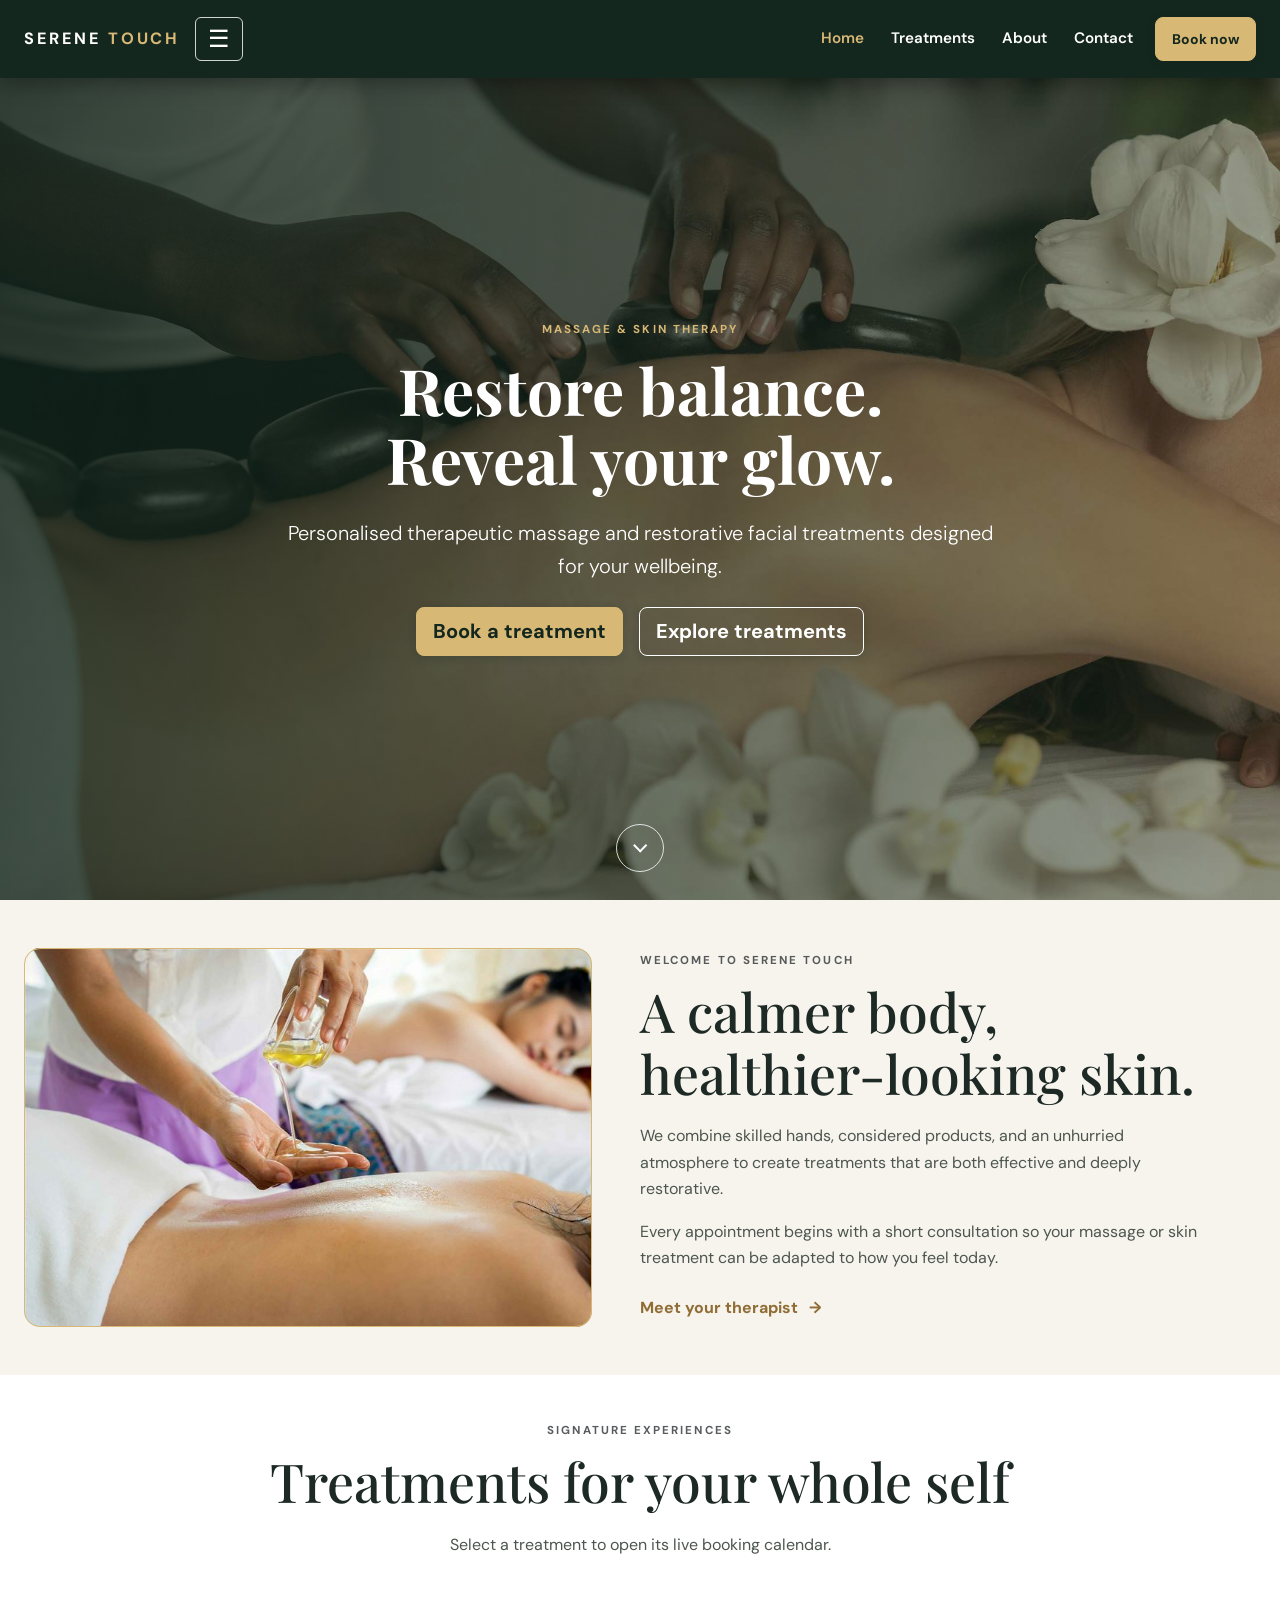
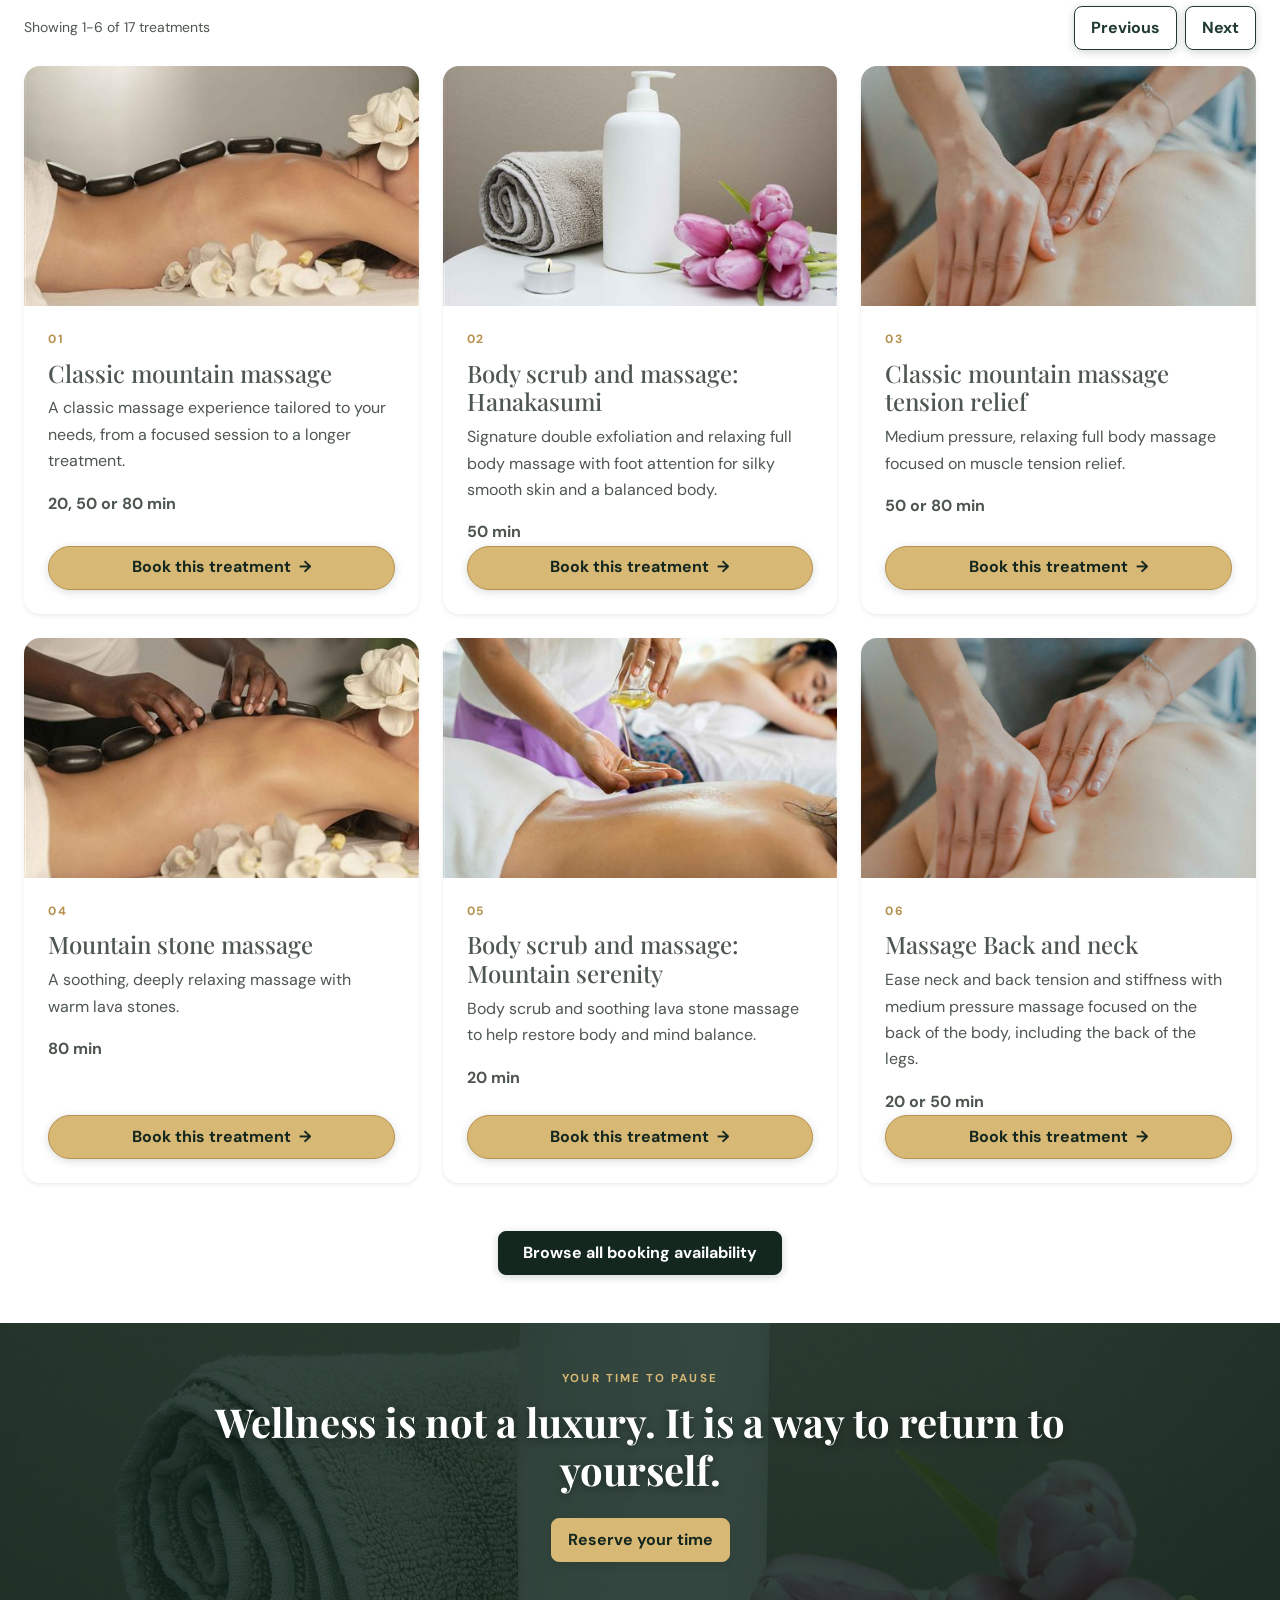
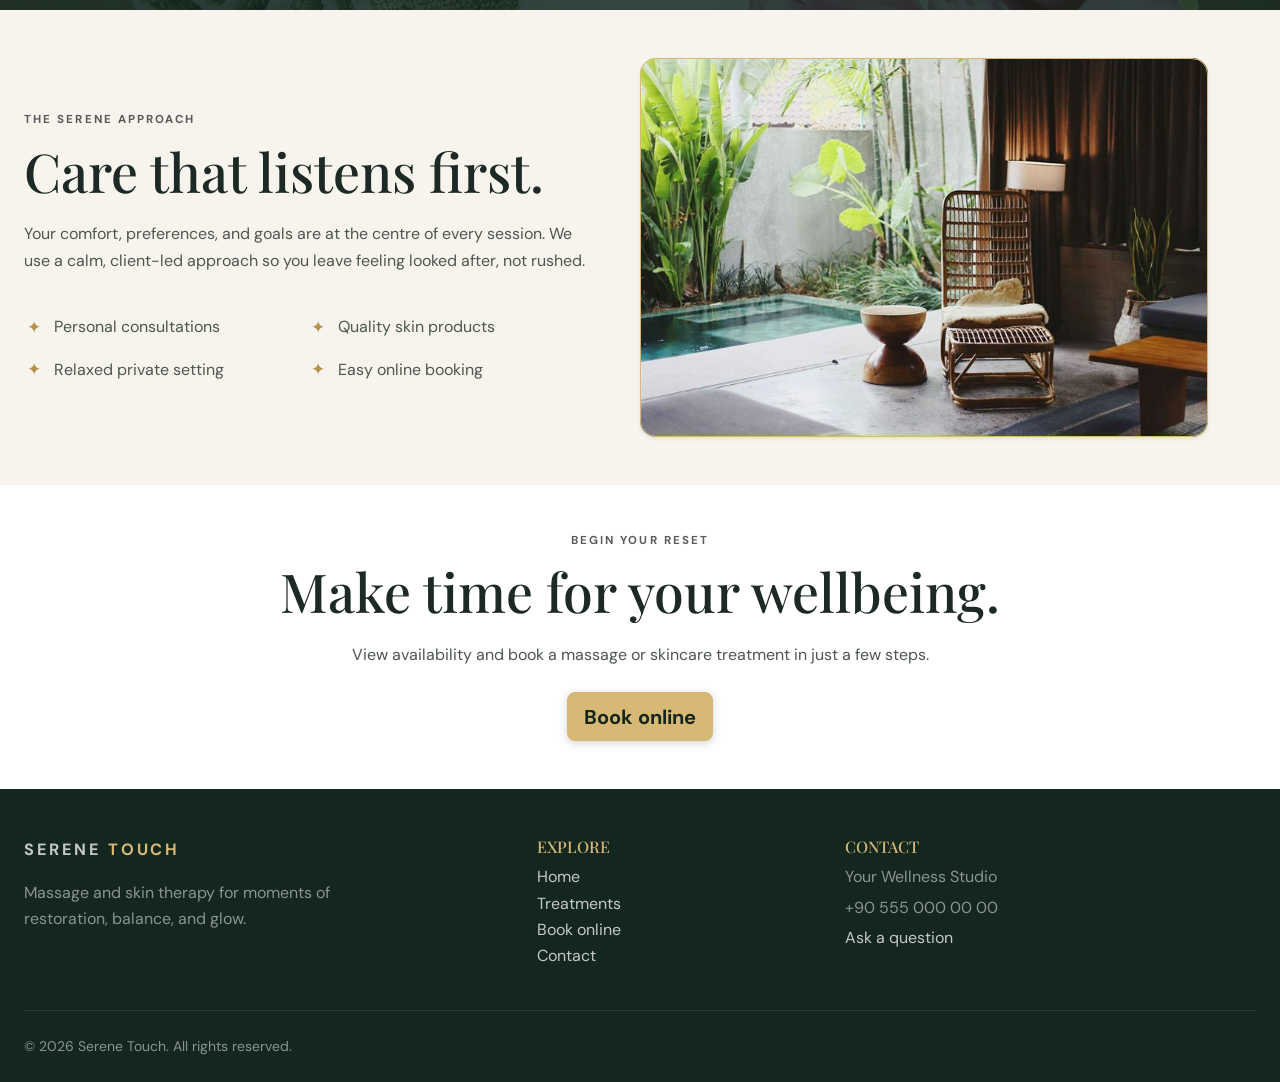
==== commit c8fca943: "Improve mobile performance for treatment booking - Lazy-load Cal embed only when a treatment card is" ====
--- a/index.html
+++ b/index.html
@@ -278,10 +278,6 @@
               src="assets/images/photo-1600334089648-b0d9d3028eb2.jpg"
               srcset="assets/images/photo-1600334089648-b0d9d3028eb2-480.jpg 480w, assets/images/photo-1600334089648-b0d9d3028eb2-768.jpg 768w, assets/images/photo-1600334089648-b0d9d3028eb2-1200.jpg 1200w"
               sizes="(min-width: 992px) 33vw, 100vw"
-              srcset="assets/images/photo-1600334089648-b0d9d3028eb2-480.jpg 480w, assets/images/photo-1600334089648-b0d9d3028eb2-768.jpg 768w, assets/images/photo-1600334089648-b0d9d3028eb2-1200.jpg 1200w"
-              sizes="(min-width: 992px) 33vw, 100vw"
-              srcset="assets/images/photo-1600334089648-b0d9d3028eb2-480.jpg 480w, assets/images/photo-1600334089648-b0d9d3028eb2-768.jpg 768w, assets/images/photo-1600334089648-b0d9d3028eb2-1200.jpg 1200w"
-              sizes="(min-width: 992px) 33vw, 100vw"
               class="card-img-top"
               alt="Therapist giving a full body massage"
               loading="lazy"
@@ -317,8 +313,6 @@
               src="assets/images/photo-1540555700478-4be289fbecef.jpg"
               srcset="assets/images/photo-1540555700478-4be289fbecef-480.jpg 480w, assets/images/photo-1540555700478-4be289fbecef-768.jpg 768w, assets/images/photo-1540555700478-4be289fbecef-1200.jpg 1200w"
               sizes="(min-width: 992px) 33vw, 100vw"
-              srcset="assets/images/photo-1540555700478-4be289fbecef-480.jpg 480w, assets/images/photo-1540555700478-4be289fbecef-768.jpg 768w, assets/images/photo-1540555700478-4be289fbecef-1200.jpg 1200w"
-              sizes="(min-width: 992px) 33vw, 100vw"
               class="card-img-top"
               alt="Body scrub and massage spa ritual"
               loading="lazy"
@@ -352,10 +346,6 @@
           >
             <img
               src="assets/images/photo-1519823551278-64ac92734fb1.jpg"
-              srcset="assets/images/photo-1519823551278-64ac92734fb1-480.jpg 480w, assets/images/photo-1519823551278-64ac92734fb1-768.jpg 768w, assets/images/photo-1519823551278-64ac92734fb1-1200.jpg 1200w"
-              sizes="(min-width: 992px) 33vw, 100vw"
-              srcset="assets/images/photo-1519823551278-64ac92734fb1-480.jpg 480w, assets/images/photo-1519823551278-64ac92734fb1-768.jpg 768w, assets/images/photo-1519823551278-64ac92734fb1-1200.jpg 1200w"
-              sizes="(min-width: 992px) 33vw, 100vw"
               srcset="assets/images/photo-1519823551278-64ac92734fb1-480.jpg 480w, assets/images/photo-1519823551278-64ac92734fb1-768.jpg 768w, assets/images/photo-1519823551278-64ac92734fb1-1200.jpg 1200w"
               sizes="(min-width: 992px) 33vw, 100vw"
               class="card-img-top"
@@ -567,10 +557,6 @@
               src="assets/images/photo-1515377905703-c4788e51af15.jpg"
               srcset="assets/images/photo-1515377905703-c4788e51af15-480.jpg 480w, assets/images/photo-1515377905703-c4788e51af15-768.jpg 768w, assets/images/photo-1515377905703-c4788e51af15-1200.jpg 1200w"
               sizes="(min-width: 992px) 33vw, 100vw"
-              srcset="assets/images/photo-1515377905703-c4788e51af15-480.jpg 480w, assets/images/photo-1515377905703-c4788e51af15-768.jpg 768w, assets/images/photo-1515377905703-c4788e51af15-1200.jpg 1200w"
-              sizes="(min-width: 992px) 33vw, 100vw"
-              srcset="assets/images/photo-1515377905703-c4788e51af15-480.jpg 480w, assets/images/photo-1515377905703-c4788e51af15-768.jpg 768w, assets/images/photo-1515377905703-c4788e51af15-1200.jpg 1200w"
-              sizes="(min-width: 992px) 33vw, 100vw"
               class="card-img-top"
               alt="Foot scrub, nourishing wrap and massage"
               loading="lazy"
@@ -669,12 +655,6 @@
           >
             <img
               src="assets/images/photo-1570172619644-dfd03ed5d881.jpg"
-              srcset="assets/images/photo-1570172619644-dfd03ed5d881-480.jpg 480w, assets/images/photo-1570172619644-dfd03ed5d881-768.jpg 768w, assets/images/photo-1570172619644-dfd03ed5d881-1200.jpg 1200w"
-              sizes="(min-width: 992px) 33vw, 100vw"
-              srcset="assets/images/photo-1570172619644-dfd03ed5d881-480.jpg 480w, assets/images/photo-1570172619644-dfd03ed5d881-768.jpg 768w, assets/images/photo-1570172619644-dfd03ed5d881-1200.jpg 1200w"
-              sizes="(min-width: 992px) 33vw, 100vw"
-              srcset="assets/images/photo-1570172619644-dfd03ed5d881-480.jpg 480w, assets/images/photo-1570172619644-dfd03ed5d881-768.jpg 768w, assets/images/photo-1570172619644-dfd03ed5d881-1200.jpg 1200w"
-              sizes="(min-width: 992px) 33vw, 100vw"
               srcset="assets/images/photo-1570172619644-dfd03ed5d881-480.jpg 480w, assets/images/photo-1570172619644-dfd03ed5d881-768.jpg 768w, assets/images/photo-1570172619644-dfd03ed5d881-1200.jpg 1200w"
               sizes="(min-width: 992px) 33vw, 100vw"
               class="card-img-top"
@@ -1075,10 +1055,9 @@
   ></script>
 
   <script src="assets/js/main.js?v=25"></script>
-  <script src="assets/js/cal-treatments.js?v=6"></script>
+  <script src="assets/js/cal-treatments.js?v=8"></script>
 
 </body>
 </html>
 
 
-
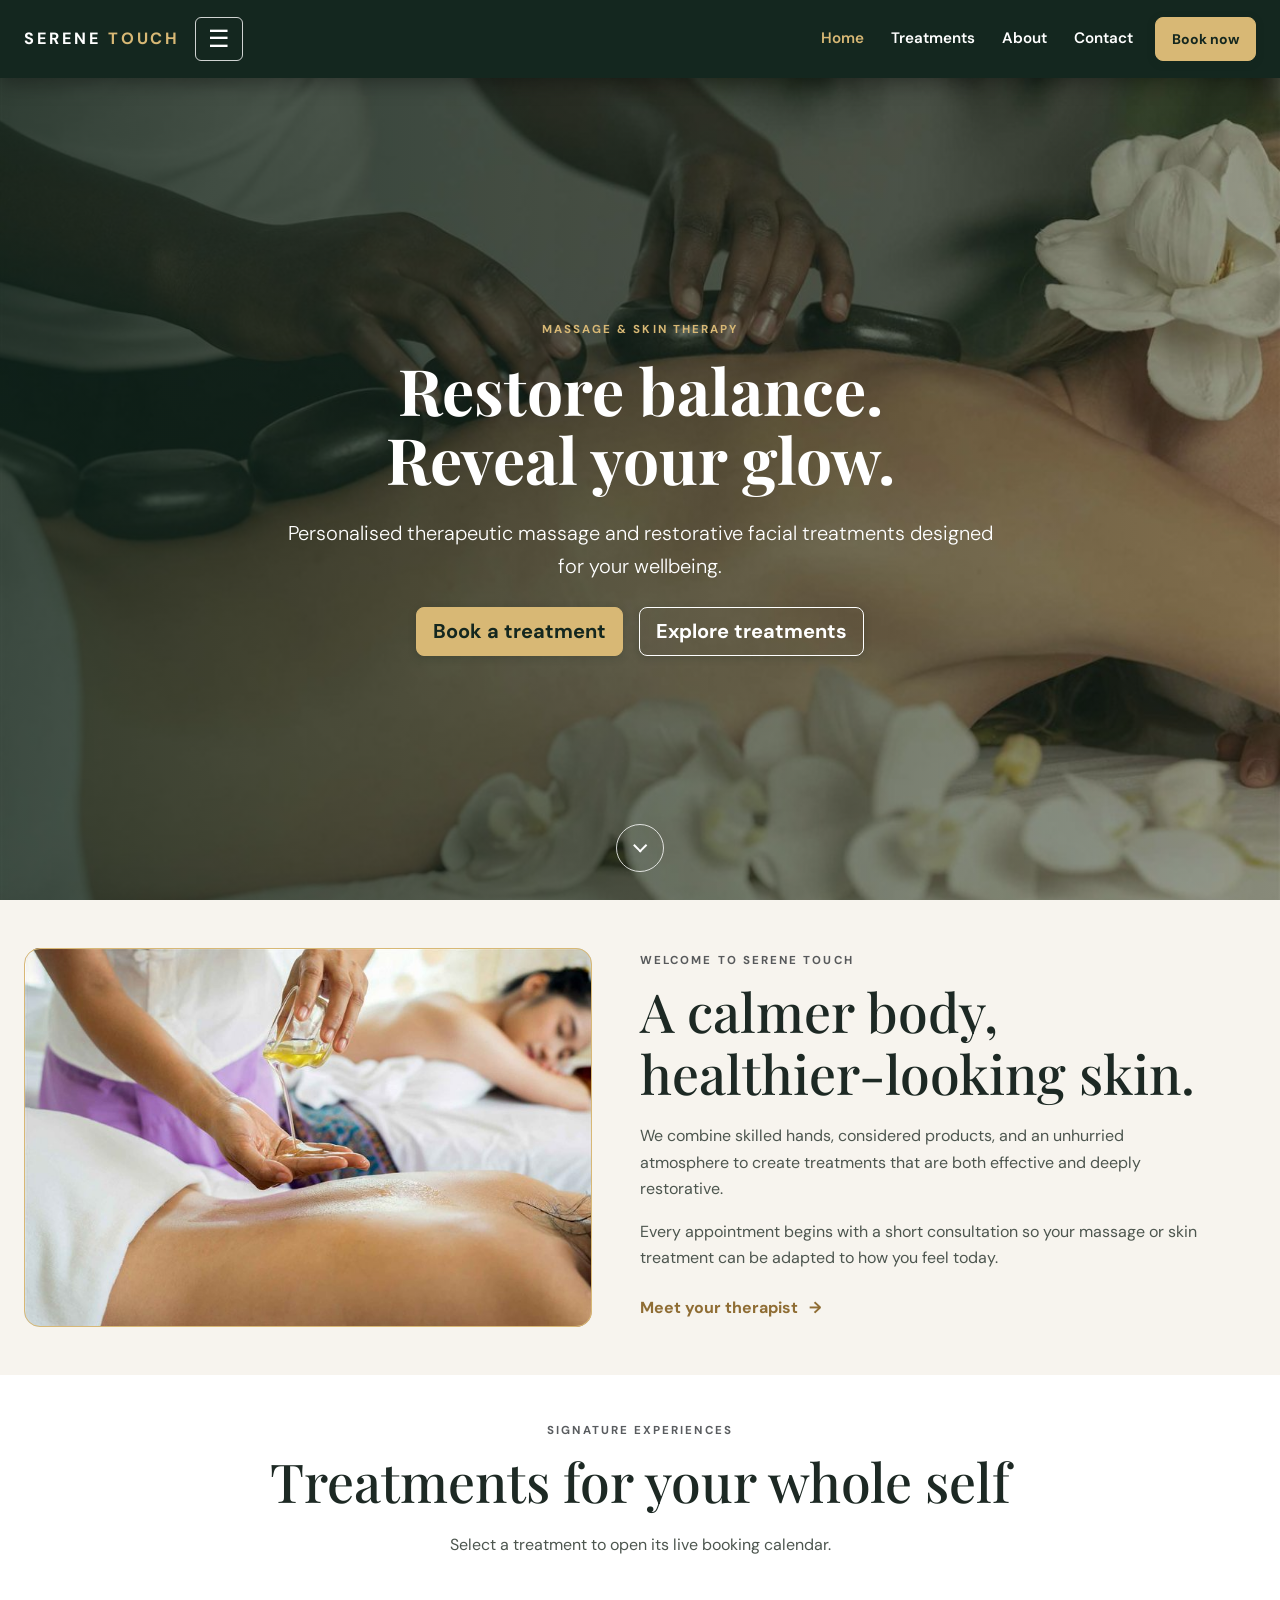
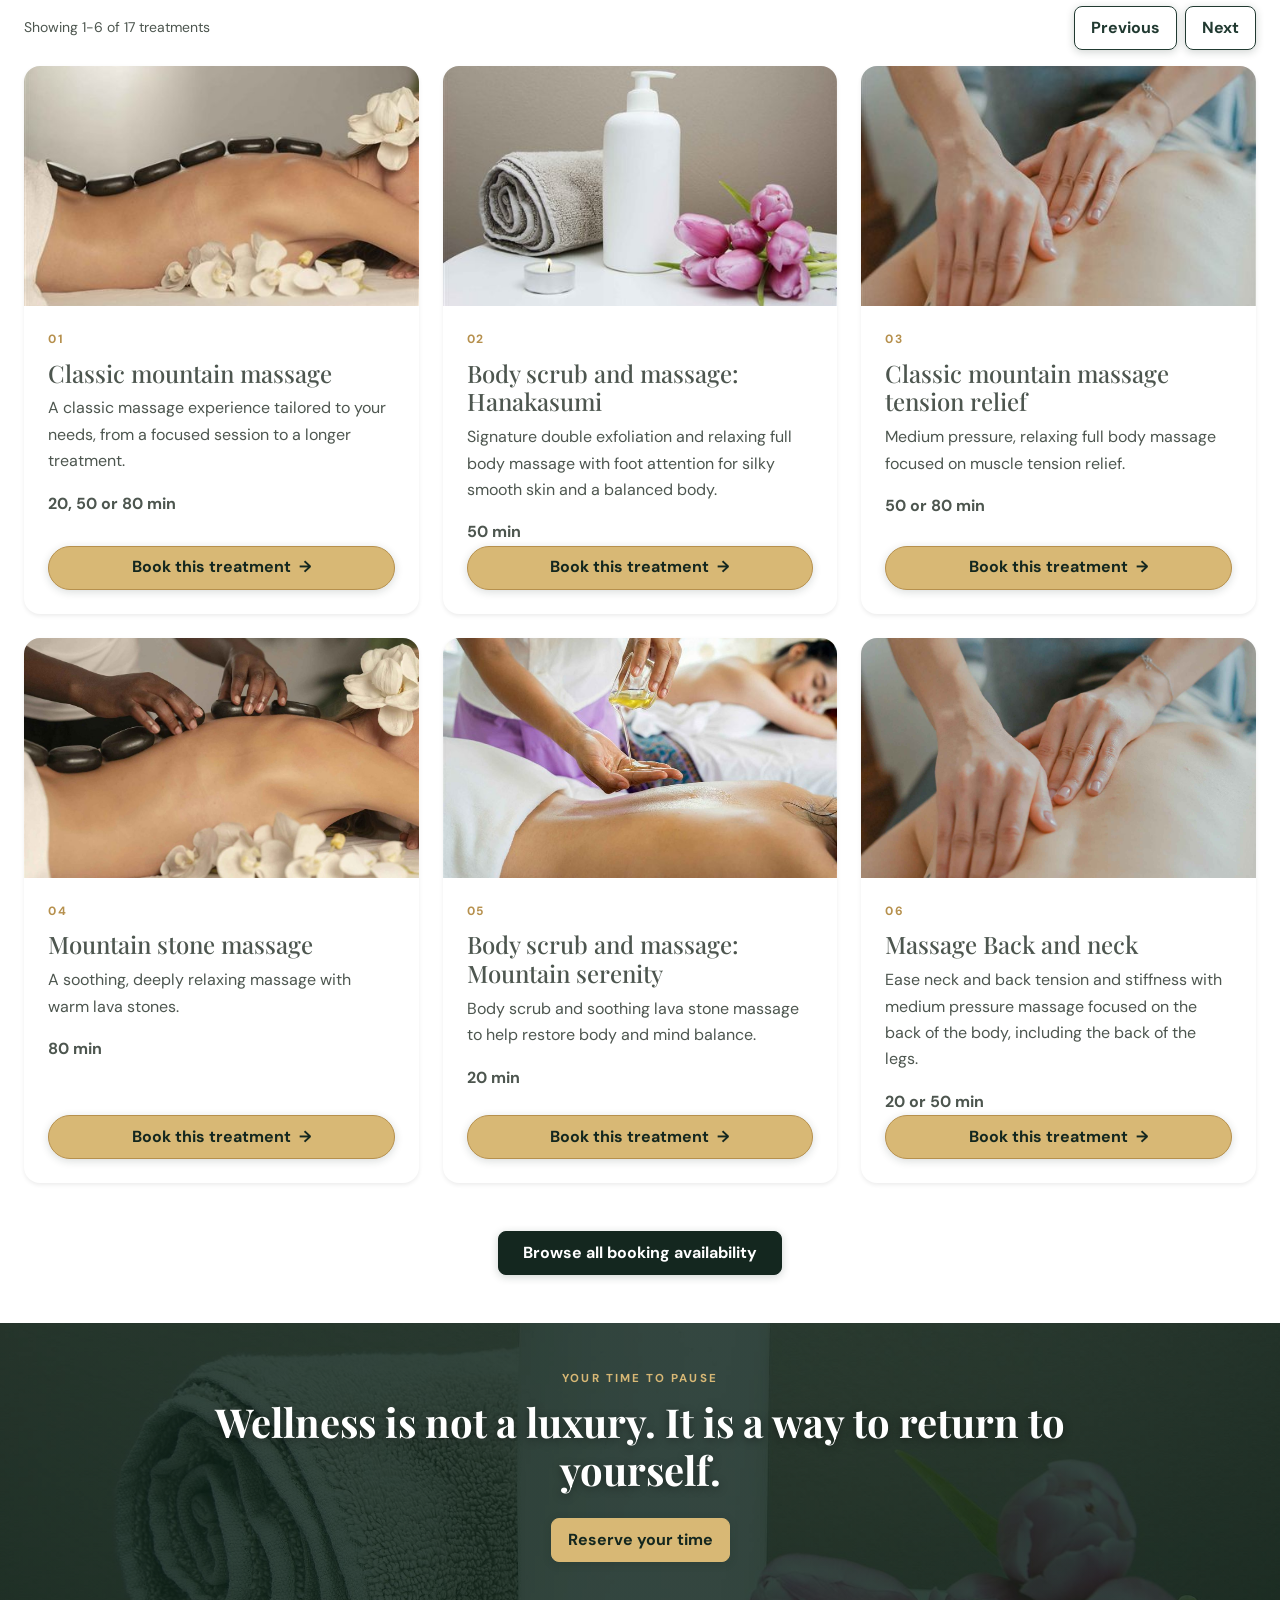
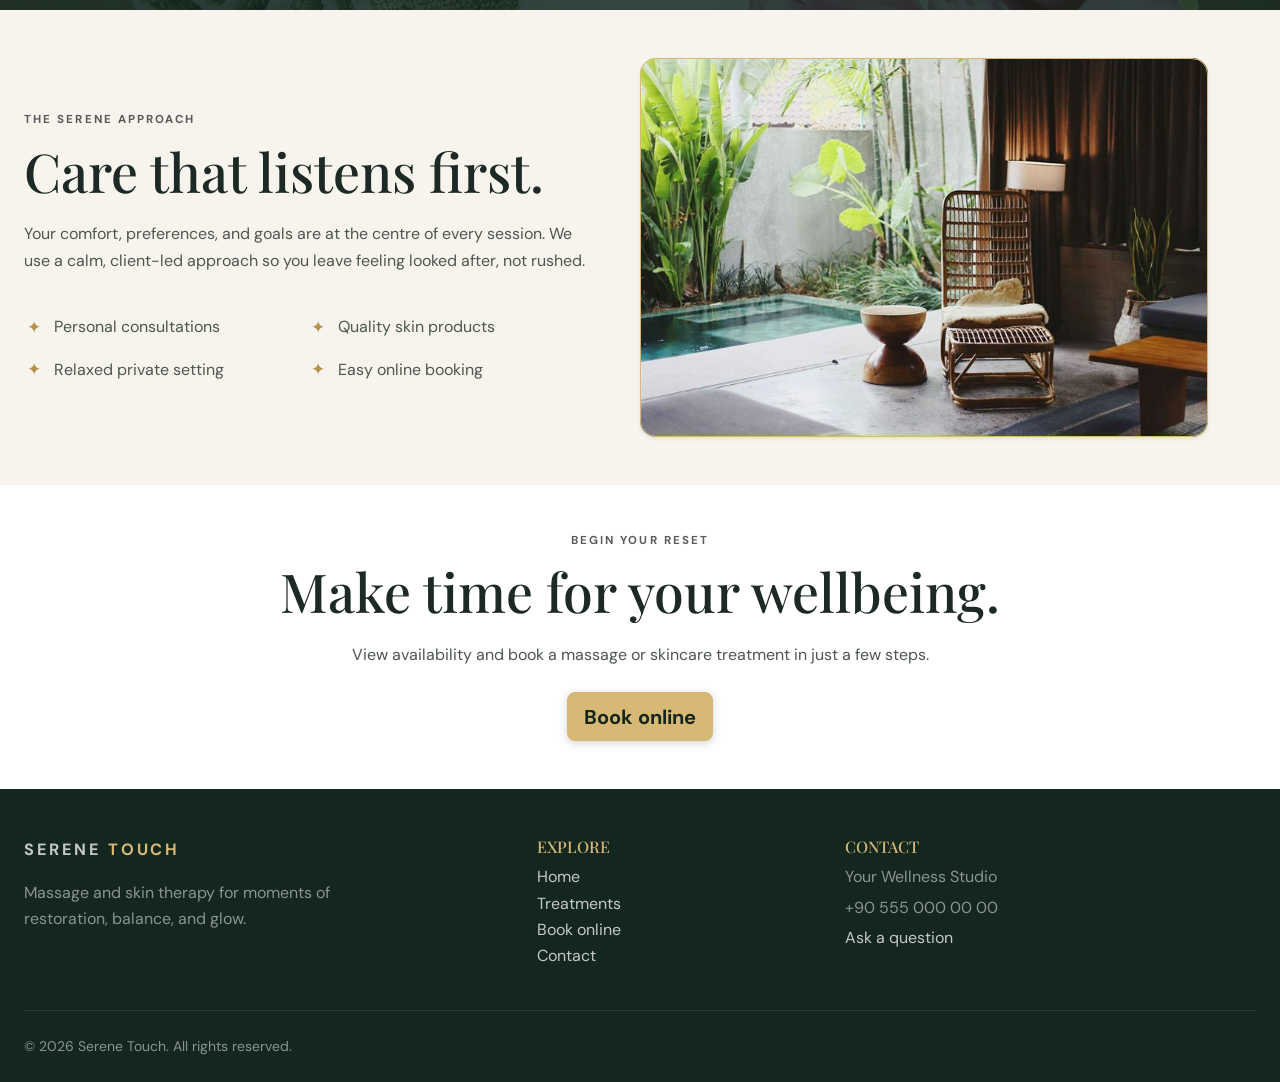
==== commit 329b02e8: "Optimize hero loading for mobile Lighthouse - Serve smaller hero background image by breakpoint (480" ====
--- a/index.html
+++ b/index.html
@@ -33,7 +33,15 @@
 
   <link
     rel="stylesheet"
-    href="assets/css/styles.css?v=23"
+    href="assets/css/styles.css?v=24"
+  >
+
+  <link
+    rel="preload"
+    as="image"
+    href="assets/images/photo-1600334129128-685c5582fd35-480.jpg"
+    imagesrcset="assets/images/photo-1600334129128-685c5582fd35-480.jpg 480w, assets/images/photo-1600334129128-685c5582fd35-768.jpg 768w, assets/images/photo-1600334129128-685c5582fd35-1200.jpg 1200w"
+    imagesizes="100vw"
   >
 </head>
 
--- a/assets/css/styles.css
+++ b/assets/css/styles.css
@@ -338,9 +338,23 @@
 .page-hero {
   position: relative;
   overflow: hidden;
-  background-image: url("../images/photo-1600334129128-685c5582fd35.jpg");
+  background-image: url("../images/photo-1600334129128-685c5582fd35-480.jpg");
   background-position: center;
   background-size: cover;
+}
+
+@media (min-width: 576px) {
+  .hero-section,
+  .page-hero {
+    background-image: url("../images/photo-1600334129128-685c5582fd35-768.jpg");
+  }
+}
+
+@media (min-width: 992px) {
+  .hero-section,
+  .page-hero {
+    background-image: url("../images/photo-1600334129128-685c5582fd35-1200.jpg");
+  }
 }
 
 .hero-section {
@@ -1020,4 +1034,3 @@
 .text-secondary {
   color: #4d564f !important;
 }
-
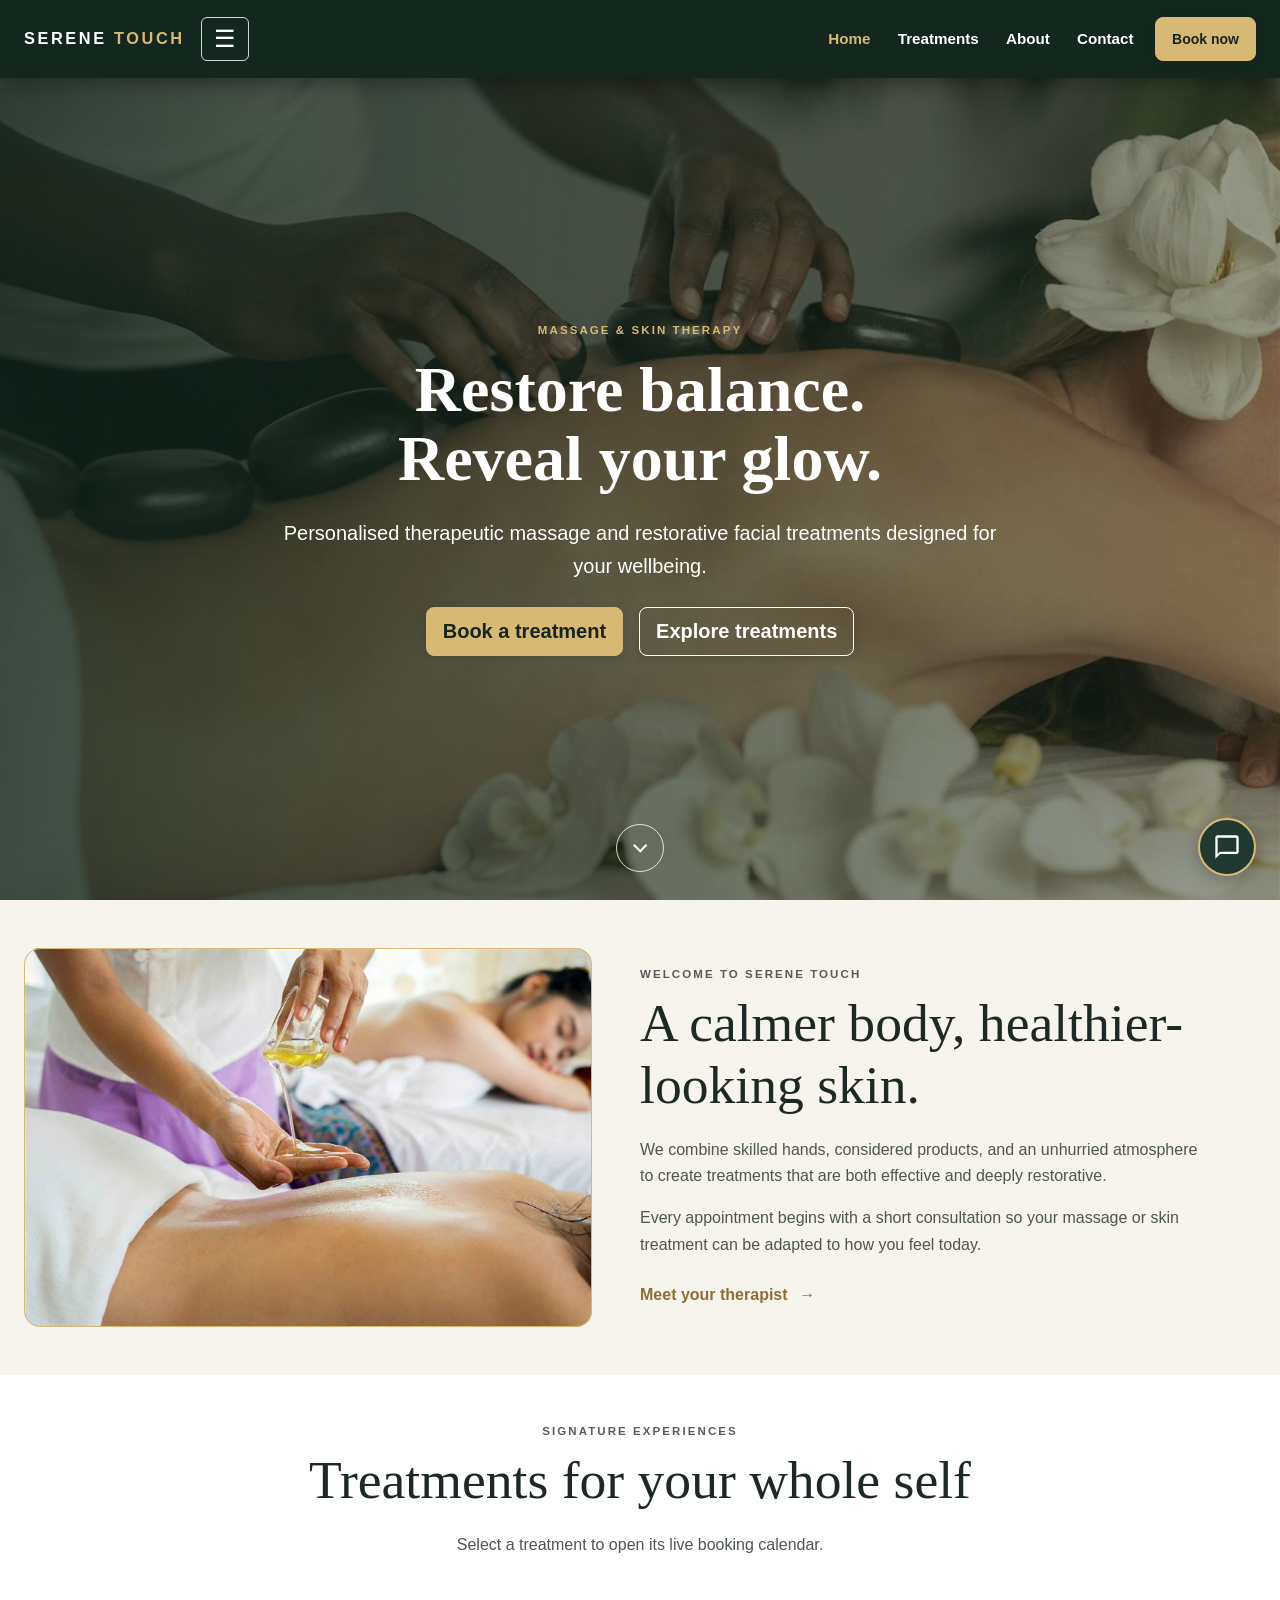
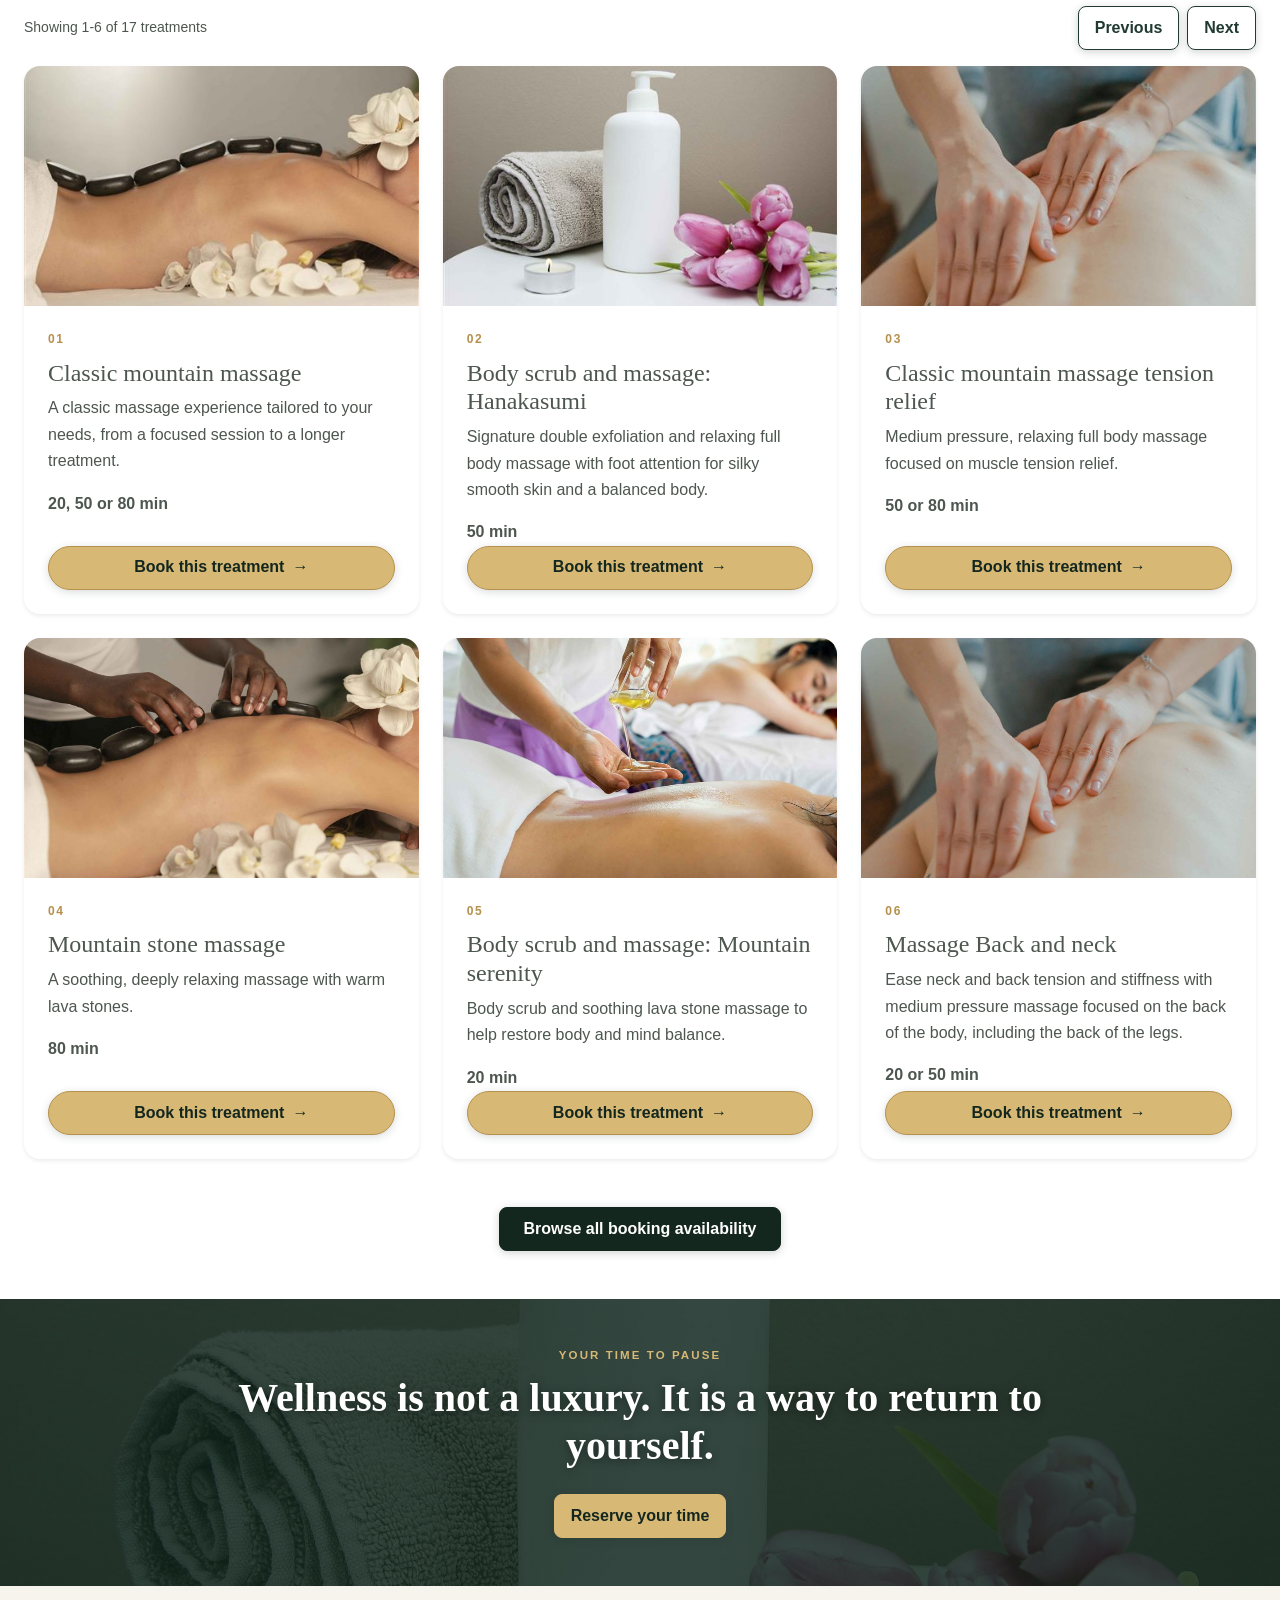
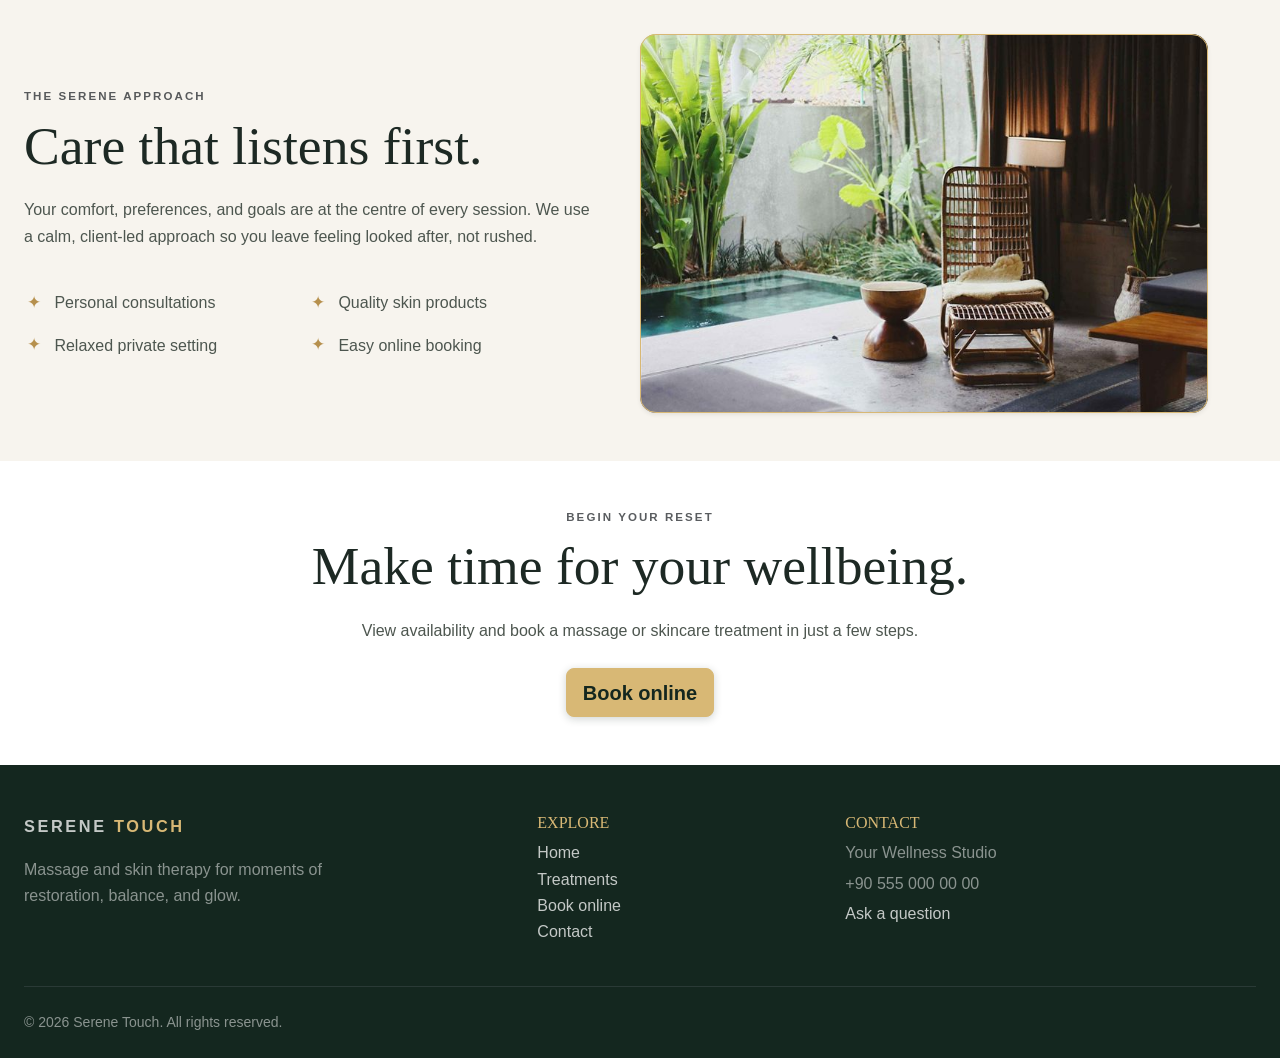
==== commit 1f38e163: "Bundle required runtime assets and restore assistant widget Co-authored-by: Copilot App <223556219+C" ====
--- a/index.html
+++ b/index.html
@@ -15,26 +15,13 @@
 
   <title>Serene Touch | Massage & Skin Therapy</title>
 
-  <link
-    href="https://cdn.jsdelivr.net/npm/bootstrap@5.3.8/dist/css/bootstrap.min.css"
-    rel="stylesheet"
-  >
-
-  <link rel="preconnect" href="https://fonts.googleapis.com">
-  <link rel="preconnect" href="https://fonts.gstatic.com" crossorigin>
-
-  <link
-    href="https://fonts.googleapis.com/css2?family=DM+Sans:wght@400;500;600;700&family=Playfair+Display:wght@600;700&display=swap"
-    rel="stylesheet"
-    media="print"
-    onload="this.media='all'"
-  >
-  <noscript><link rel="stylesheet" href="https://fonts.googleapis.com/css2?family=DM+Sans:wght@400;500;600;700&family=Playfair+Display:wght@600;700&display=swap"></noscript>
+  <link href="assets/vendor/bootstrap/5.3.8/bootstrap.min.css" rel="stylesheet">
 
   <link
     rel="stylesheet"
-    href="assets/css/styles.css?v=24"
+    href="assets/css/styles.css?v=25"
   >
+  <link rel="stylesheet" href="assets/css/spa-ai-chat.css?v=1">
 
   <link
     rel="preload"
@@ -1058,14 +1045,11 @@
     </div>
   </footer>
 
-  <script
-    src="https://cdn.jsdelivr.net/npm/bootstrap@5.3.8/dist/js/bootstrap.bundle.min.js"
-  ></script>
+  <script src="assets/vendor/bootstrap/5.3.8/bootstrap.bundle.min.js"></script>
 
   <script src="assets/js/main.js?v=25"></script>
+  <script src="assets/js/spa-ai-chat.js?v=1" defer></script>
   <script src="assets/js/cal-treatments.js?v=8"></script>
 
 </body>
 </html>
-
-
--- a/assets/css/styles.css
+++ b/assets/css/styles.css
@@ -44,7 +44,7 @@
   overflow-x: hidden;
   color: var(--body);
   background-color: var(--white);
-  font-family: "DM Sans", Arial, sans-serif;
+  font-family: -apple-system, BlinkMacSystemFont, "Segoe UI", Roboto, Arial, sans-serif;
   line-height: 1.65;
 }
 
@@ -97,7 +97,7 @@
 h6,
 .section-title {
   color: var(--ink);
-  font-family: "Playfair Display", Georgia, serif;
+  font-family: Georgia, "Times New Roman", serif;
 }
 
 p:last-child {
@@ -234,7 +234,7 @@
   border-width: 1px !important;
   border-style: solid !important;
   border-radius: 0.5rem !important;
-  font-family: "DM Sans", Arial, sans-serif;
+  font-family: -apple-system, BlinkMacSystemFont, "Segoe UI", Roboto, Arial, sans-serif;
   font-weight: 700 !important;
   line-height: 1.3 !important;
   text-align: center !important;
@@ -382,7 +382,7 @@
 }
 
 .hero-section h1 {
-  font-family: "Playfair Display", Georgia, serif;
+  font-family: Georgia, "Times New Roman", serif;
   line-height: 1.08;
 }
 
@@ -983,7 +983,7 @@
 .contact-detail h3 {
   margin-bottom: 0.35rem;
   color: var(--forest);
-  font-family: "DM Sans", Arial, sans-serif;
+  font-family: -apple-system, BlinkMacSystemFont, "Segoe UI", Roboto, Arial, sans-serif;
   font-size: 0.85rem;
   font-weight: 700;
   letter-spacing: 0.08em;
--- a/assets/css/spa-ai-chat.css
+++ b/assets/css/spa-ai-chat.css
@@ -0,0 +1,167 @@
+/* Serene Touch - AI Spa Assistant Widget */
+#spa-ai-chat-btn {
+  position: fixed;
+  bottom: 24px;
+  right: 24px;
+  width: 58px;
+  height: 58px;
+  border-radius: 50%;
+  background-color: var(--forest, #213a31);
+  color: #ffffff;
+  border: 2px solid var(--gold, #d8b875);
+  box-shadow: 0 4px 16px rgba(0, 0, 0, 0.25);
+  display: flex;
+  align-items: center;
+  justify-content: center;
+  cursor: pointer;
+  z-index: 1050;
+  transition: transform 0.2s ease, background-color 0.2s ease;
+}
+#spa-ai-chat-btn:hover {
+  transform: scale(1.06);
+  background-color: var(--forest-deep, #14271f);
+}
+#spa-ai-chat-btn svg {
+  width: 28px;
+  height: 28px;
+  fill: currentColor;
+}
+
+#spa-ai-chat-window {
+  position: fixed;
+  bottom: 92px;
+  right: 24px;
+  width: 380px;
+  max-width: calc(100vw - 32px);
+  height: 520px;
+  max-height: calc(100vh - 120px);
+  background: #ffffff;
+  border-radius: 16px;
+  box-shadow: 0 10px 40px rgba(0, 0, 0, 0.2);
+  border: 1px solid var(--border-soft, #d9ddd8);
+  display: none;
+  flex-direction: column;
+  overflow: hidden;
+  z-index: 1050;
+  font-family: "DM Sans", Arial, sans-serif;
+  animation: spaChatFadeIn 0.2s ease-out;
+}
+@keyframes spaChatFadeIn {
+  from { opacity: 0; transform: translateY(10px); }
+  to { opacity: 1; transform: translateY(0); }
+}
+
+#spa-ai-chat-window.open {
+  display: flex;
+}
+
+.spa-chat-header {
+  background: var(--forest, #213a31);
+  color: #ffffff;
+  padding: 14px 18px;
+  display: flex;
+  align-items: center;
+  justify-content: space-between;
+  border-bottom: 2px solid var(--gold, #d8b875);
+}
+.spa-chat-header h4 {
+  margin: 0;
+  font-size: 15px;
+  font-weight: 600;
+  display: flex;
+  align-items: center;
+  gap: 8px;
+  font-family: "Playfair Display", Georgia, serif;
+  color: var(--gold, #d8b875);
+}
+.spa-chat-header p {
+  margin: 2px 0 0;
+  font-size: 11px;
+  color: rgba(255, 255, 255, 0.7);
+}
+.spa-chat-close-btn {
+  background: none;
+  border: none;
+  color: #ffffff;
+  font-size: 20px;
+  cursor: pointer;
+  padding: 0 4px;
+  line-height: 1;
+  opacity: 0.8;
+}
+.spa-chat-close-btn:hover {
+  opacity: 1;
+}
+
+.spa-chat-messages {
+  flex: 1;
+  padding: 16px;
+  overflow-y: auto;
+  display: flex;
+  flex-direction: column;
+  gap: 12px;
+  background-color: var(--cream, #f7f4ee);
+  font-size: 13.5px;
+  line-height: 1.5;
+}
+
+.spa-chat-msg {
+  max-width: 82%;
+  padding: 10px 14px;
+  border-radius: 12px;
+  word-wrap: break-word;
+  white-space: pre-wrap;
+}
+.spa-chat-msg.assistant {
+  align-self: flex-start;
+  background: #ffffff;
+  color: var(--ink, #1d2924);
+  border: 1px solid var(--border-soft, #d9ddd8);
+  border-bottom-left-radius: 2px;
+  box-shadow: 0 1px 3px rgba(0,0,0,0.04);
+}
+.spa-chat-msg.user {
+  align-self: flex-end;
+  background: var(--forest, #213a31);
+  color: #ffffff;
+  border-bottom-right-radius: 2px;
+}
+.spa-chat-msg.loading {
+  font-style: italic;
+  color: #666;
+  background: #ffffff;
+}
+
+.spa-chat-input-bar {
+  display: flex;
+  padding: 10px 12px;
+  background: #ffffff;
+  border-top: 1px solid var(--border-soft, #d9ddd8);
+  gap: 8px;
+}
+.spa-chat-input-bar input {
+  flex: 1;
+  border: 1px solid var(--border-soft, #d9ddd8);
+  border-radius: 20px;
+  padding: 8px 14px;
+  font-size: 13px;
+  outline: none;
+  transition: border-color 0.2s;
+}
+.spa-chat-input-bar input:focus {
+  border-color: var(--forest, #213a31);
+}
+.spa-chat-input-bar button {
+  background: var(--gold, #d8b875);
+  color: var(--forest-deep, #14271f);
+  border: none;
+  border-radius: 20px;
+  padding: 8px 16px;
+  font-size: 13px;
+  font-weight: 600;
+  cursor: pointer;
+  transition: background 0.2s;
+}
+.spa-chat-input-bar button:hover {
+  background: var(--gold-hover, #b6904d);
+}
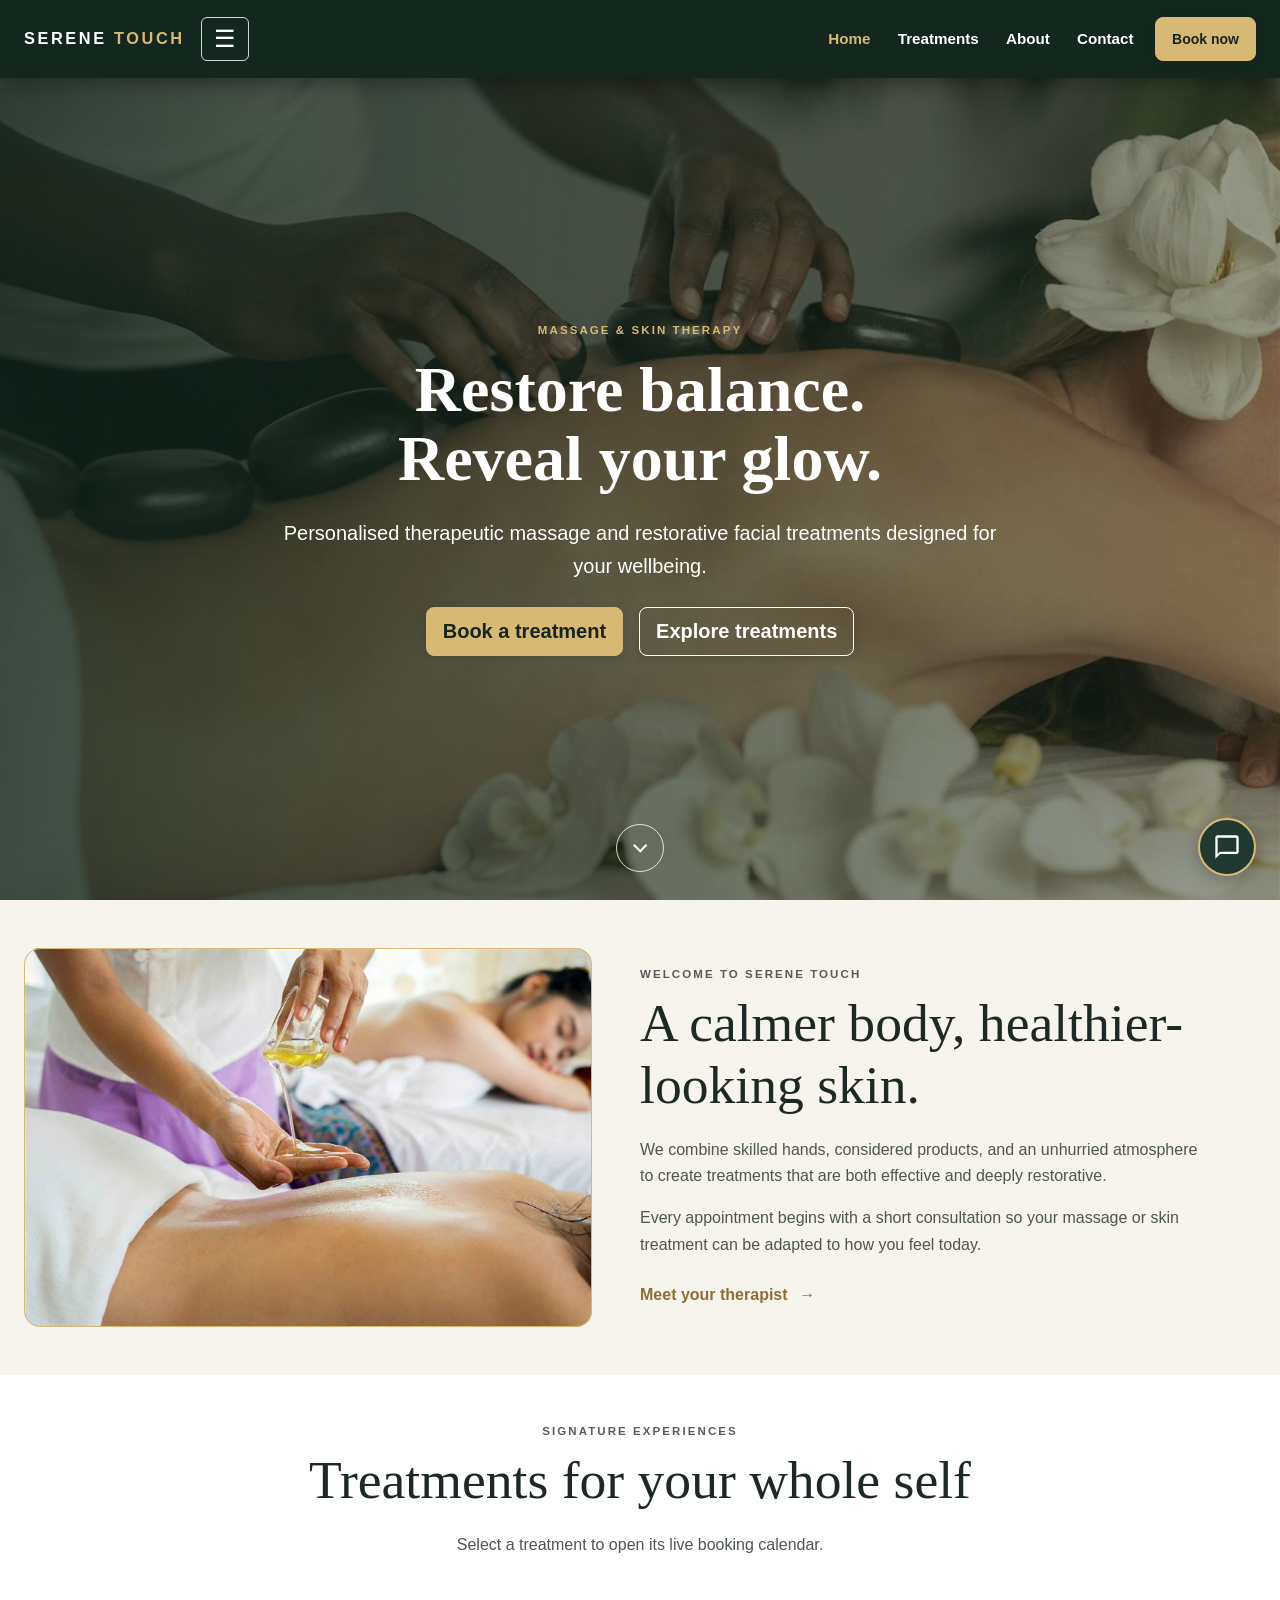
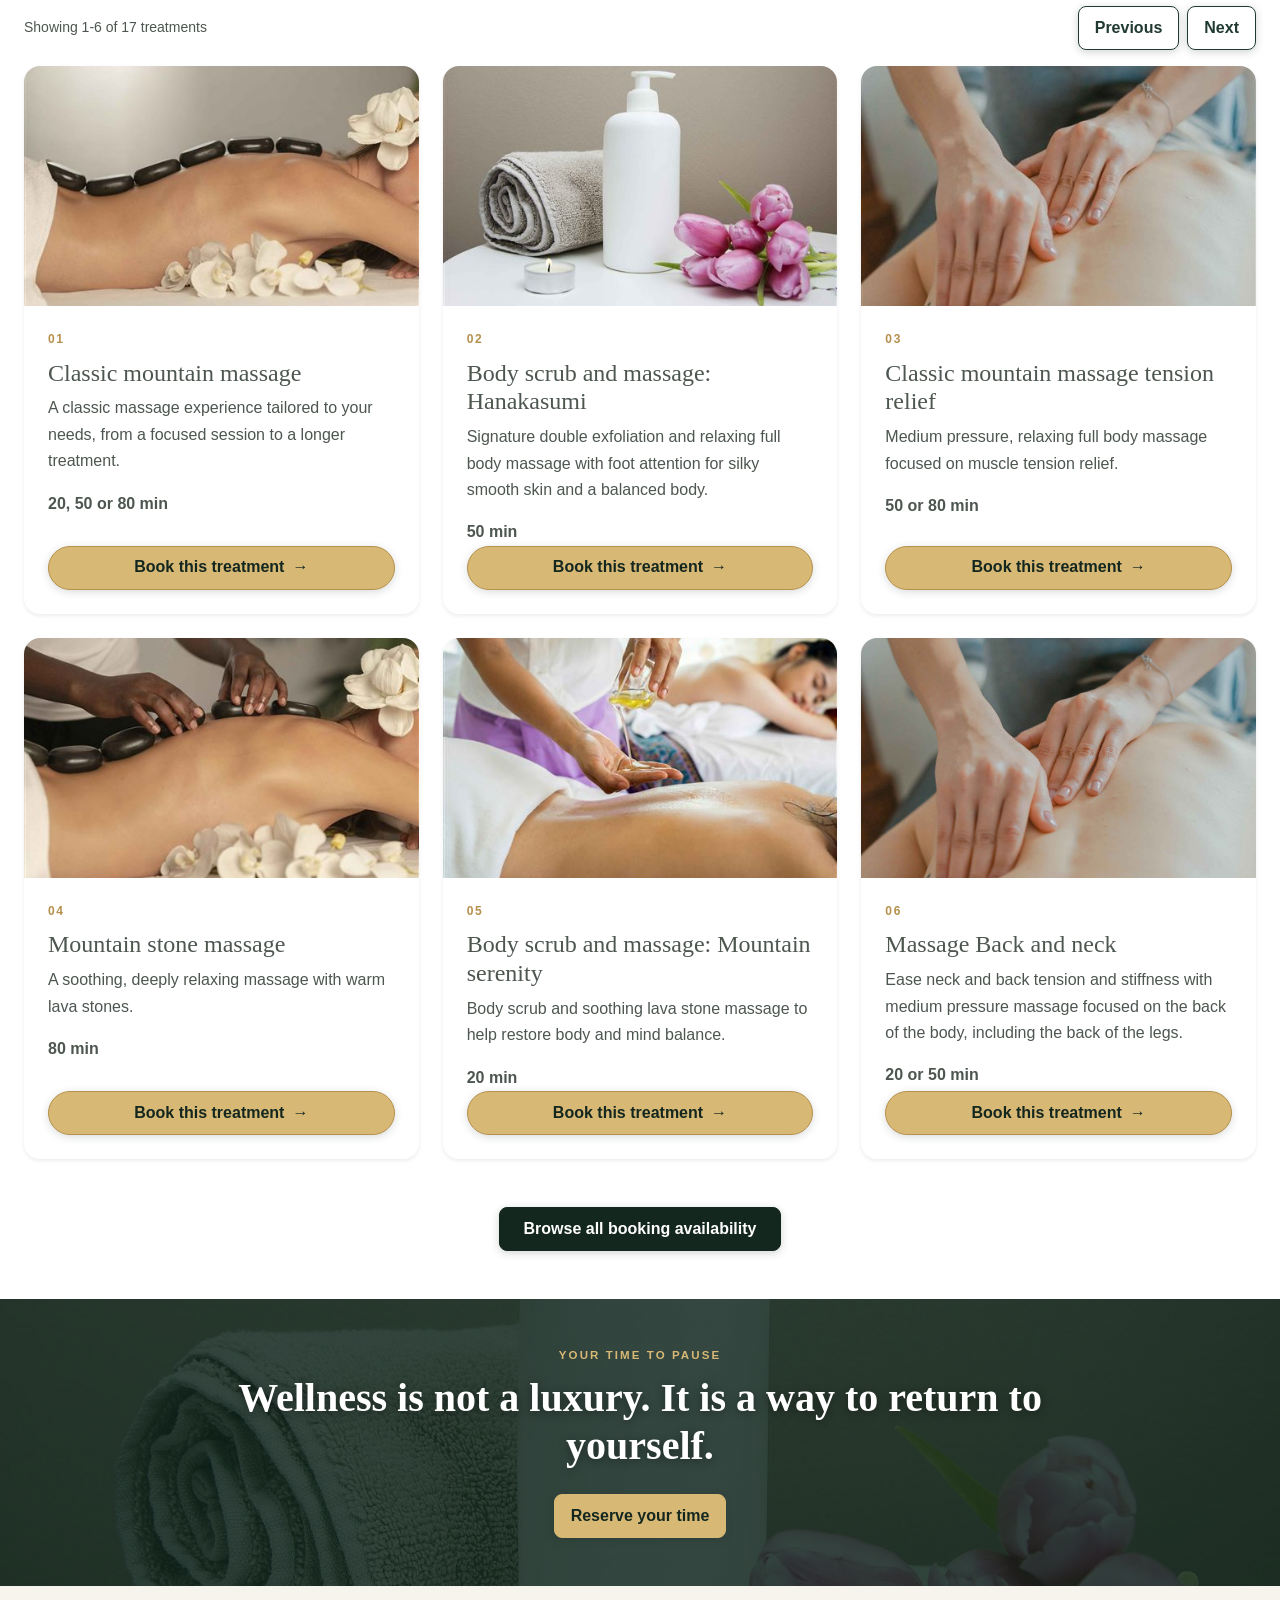
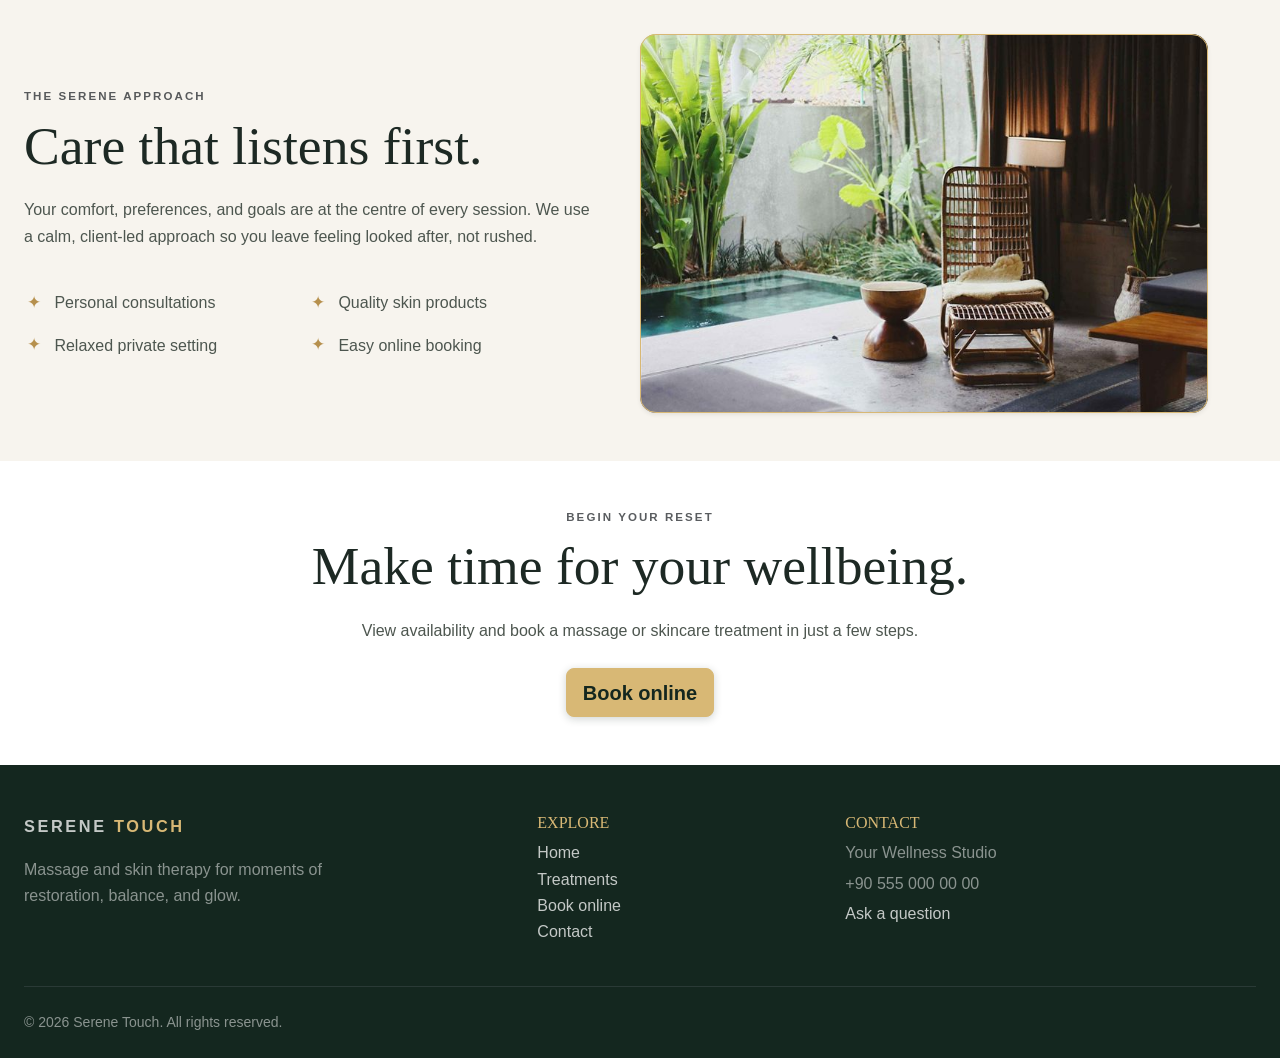
==== commit 1b44640c: "Defer non-critical assistant assets for better mobile performance Co-authored-by: Copilot App <22355" ====
--- a/index.html
+++ b/index.html
@@ -21,7 +21,13 @@
     rel="stylesheet"
     href="assets/css/styles.css?v=25"
   >
-  <link rel="stylesheet" href="assets/css/spa-ai-chat.css?v=1">
+  <link
+    rel="preload"
+    as="style"
+    href="assets/css/spa-ai-chat.css?v=1"
+    onload="this.onload=null;this.rel='stylesheet'"
+  >
+  <noscript><link rel="stylesheet" href="assets/css/spa-ai-chat.css?v=1"></noscript>
 
   <link
     rel="preload"
@@ -1045,11 +1051,29 @@
     </div>
   </footer>
 
-  <script src="assets/vendor/bootstrap/5.3.8/bootstrap.bundle.min.js"></script>
-
-  <script src="assets/js/main.js?v=25"></script>
-  <script src="assets/js/spa-ai-chat.js?v=1" defer></script>
-  <script src="assets/js/cal-treatments.js?v=8"></script>
+  <script src="assets/vendor/bootstrap/5.3.8/bootstrap.bundle.min.js" defer></script>
+  <script src="assets/js/main.js?v=25" defer></script>
+  <script src="assets/js/cal-treatments.js?v=8" defer></script>
+  <script>
+    (function loadSpaAssistantWhenIdle() {
+      function loadScript() {
+        if (document.querySelector('script[data-spa-ai-chat]')) return;
+        var script = document.createElement('script');
+        script.src = 'assets/js/spa-ai-chat.js?v=1';
+        script.defer = true;
+        script.setAttribute('data-spa-ai-chat', 'true');
+        document.body.appendChild(script);
+      }
+
+      if ('requestIdleCallback' in window) {
+        requestIdleCallback(loadScript, { timeout: 2500 });
+      } else {
+        window.addEventListener('load', function () {
+          setTimeout(loadScript, 1000);
+        }, { once: true });
+      }
+    })();
+  </script>
 
 </body>
 </html>
